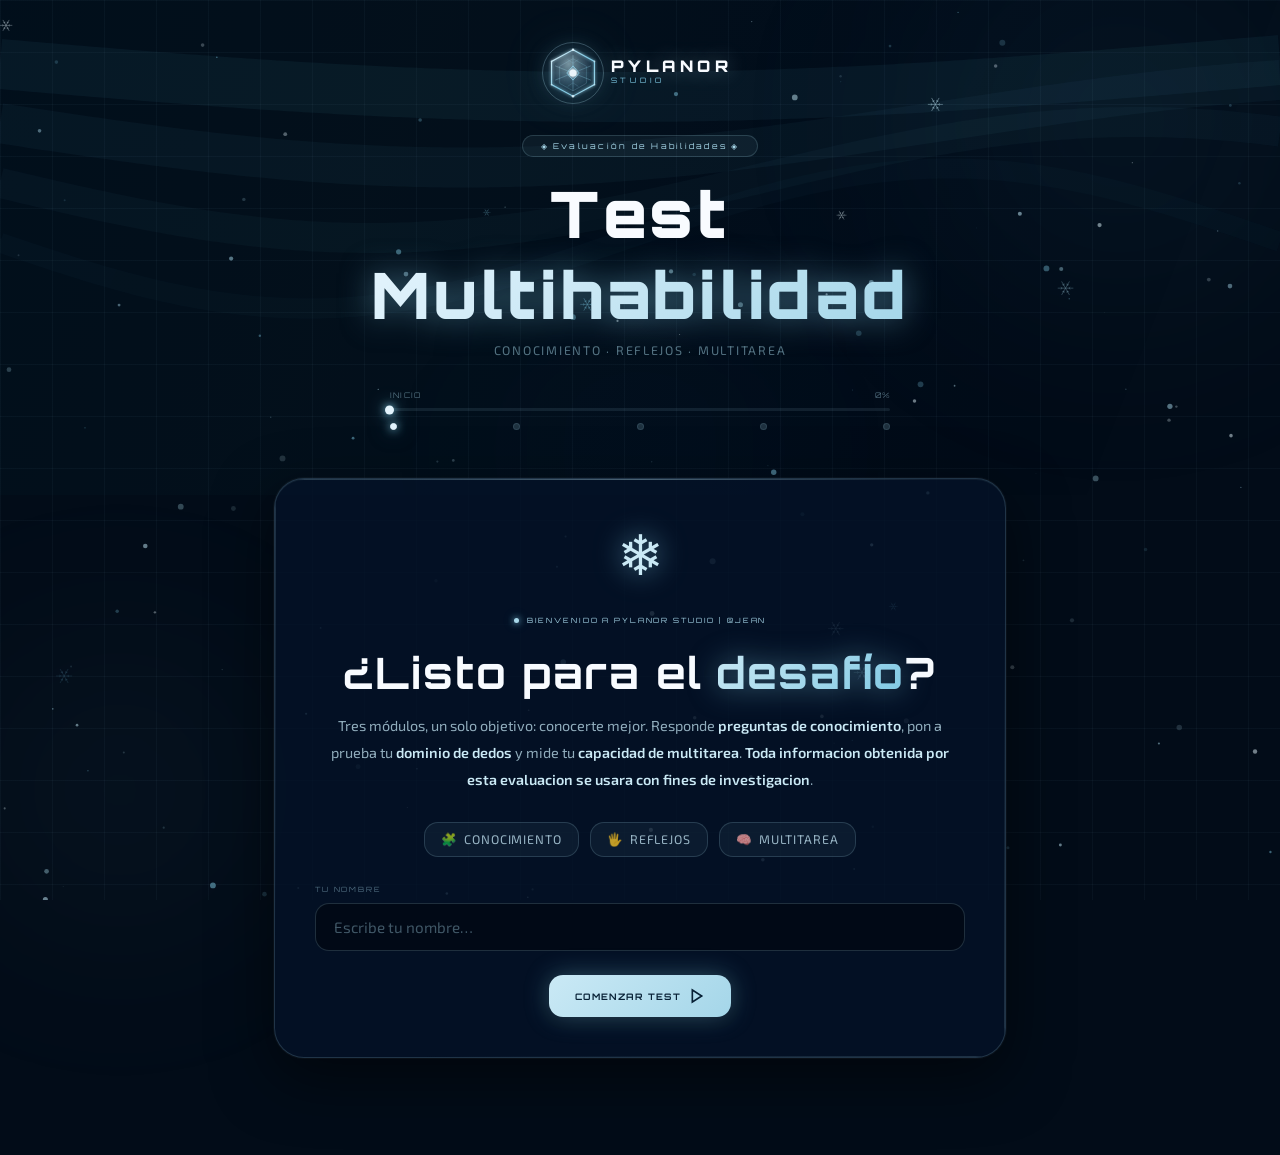
==== index.html @ f4697eca "Add files via upload" ====
<!DOCTYPE html>
<html lang="es">
<head>
  <meta charset="UTF-8" />
  <meta name="viewport" content="width=device-width, initial-scale=1.0" />
  <title>Pylanor Studio — Test de Habilidades</title>
  <link href="https://fonts.googleapis.com/css2?family=Orbitron:wght@400;700;900&family=Exo+2:wght@300;400;500;600&display=swap" rel="stylesheet" />
  <link rel="stylesheet" href="quiz.css" />
</head>
<body>

<!-- fondo animado -->
<canvas id="snowCanvas"></canvas>
<div class="bg-glow bg-glow-1"></div>
<div class="bg-glow bg-glow-2"></div>
<div class="bg-glow bg-glow-3"></div>

<main class="container">

  <!-- ══════ CABECERA ══════ -->
  <header class="header">

    <a href="index.html" class="logo">
      <div class="logo-icon">
        <svg viewBox="0 0 56 56" fill="none" xmlns="http://www.w3.org/2000/svg">
          <defs>
            <linearGradient id="lg" x1="0" y1="0" x2="56" y2="56" gradientUnits="userSpaceOnUse">
              <stop offset="0%" stop-color="#F0FAFF"/>
              <stop offset="50%" stop-color="#7EC8E3"/>
              <stop offset="100%" stop-color="#A8D8EA"/>
            </linearGradient>
            <radialGradient id="rg" cx="40%" cy="30%" r="70%">
              <stop offset="0%" stop-color="rgba(220,248,255,0.28)"/>
              <stop offset="100%" stop-color="rgba(10,40,80,0.04)"/>
            </radialGradient>
            <filter id="gw">
              <feGaussianBlur stdDeviation="1.5" result="b"/>
              <feMerge><feMergeNode in="b"/><feMergeNode in="SourceGraphic"/></feMerge>
            </filter>
          </defs>
          <!-- hexágono exterior -->
          <polygon points="28,2 52,15 52,41 28,54 4,41 4,15"
            fill="url(#rg)" stroke="url(#lg)" stroke-width="1.3" filter="url(#gw)"/>
          <!-- hexágono interior -->
          <polygon points="28,12 43,20.5 43,39.5 28,48 13,39.5 13,20.5"
            fill="none" stroke="url(#lg)" stroke-width="0.6" opacity="0.4"/>
          <!-- ejes del copo -->
          <line x1="28" y1="8"  x2="28" y2="48" stroke="url(#lg)" stroke-width="0.7" opacity="0.5"/>
          <line x1="8"  y1="20" x2="48" y2="36" stroke="url(#lg)" stroke-width="0.7" opacity="0.5"/>
          <line x1="48" y1="20" x2="8"  y2="36" stroke="url(#lg)" stroke-width="0.7" opacity="0.5"/>
          <!-- ramas del copo -->
          <line x1="28" y1="17" x2="22" y2="13" stroke="url(#lg)" stroke-width="0.5" opacity="0.4"/>
          <line x1="28" y1="17" x2="34" y2="13" stroke="url(#lg)" stroke-width="0.5" opacity="0.4"/>
          <line x1="28" y1="39" x2="22" y2="43" stroke="url(#lg)" stroke-width="0.5" opacity="0.4"/>
          <line x1="28" y1="39" x2="34" y2="43" stroke="url(#lg)" stroke-width="0.5" opacity="0.4"/>
          <!-- rombo central -->
          <polygon points="28,20 35,28 28,36 21,28"
            fill="rgba(200,240,255,0.18)" stroke="url(#lg)" stroke-width="0.9"/>
          <!-- núcleo -->
          <circle cx="28" cy="28" r="4" fill="#F0FAFF" opacity="0.96" filter="url(#gw)"/>
          <!-- vértices -->
          <circle cx="28" cy="2"  r="1.4" fill="#E0F4FD" opacity="0.9"/>
          <circle cx="52" cy="15" r="1.0" fill="#CAE9F5" opacity="0.65"/>
          <circle cx="52" cy="41" r="1.0" fill="#CAE9F5" opacity="0.65"/>
          <circle cx="28" cy="54" r="1.4" fill="#E0F4FD" opacity="0.9"/>
          <circle cx="4"  cy="41" r="1.0" fill="#CAE9F5" opacity="0.65"/>
          <circle cx="4"  cy="15" r="1.0" fill="#CAE9F5" opacity="0.65"/>
        </svg>
        <div class="logo-ring"></div>
      </div>
      <div class="logo-text">
        <span class="logo-name">PYLANOR</span>
        <span class="logo-sub">STUDIO</span>
      </div>
    </a>

    <div class="header-title">
      <span class="header-eyebrow">◈ Evaluación de Habilidades ◈</span>
      <h1 class="page-title">Test <span>Multihabilidad</span></h1>
      <p class="page-subtitle">Conocimiento · Reflejos · Multitarea</p>
    </div>

    <!-- barra de progreso -->
    <div class="progress-section">
      <div class="progress-info">
        <span id="stepLabel">Inicio</span>
        <span id="stepPct">0%</span>
      </div>
      <div class="progress-bar-track">
        <div class="progress-bar-fill" id="progressBar"></div>
      </div>
      <div class="progress-dots">
        <div class="pdot active" id="dot0"></div>
        <div class="pdot" id="dot1"></div>
        <div class="pdot" id="dot2"></div>
        <div class="pdot" id="dot3"></div>
        <div class="pdot" id="dot4"></div>
      </div>
    </div>

  </header>

  <!-- ══════ PASO 0 — NOMBRE ══════ -->
  <section class="step active" id="step0">
    <div class="card card-center">
      <div class="card-glow-border"></div>
      <div class="flake-big">❄</div>
      <div class="tag"><span class="tag-dot"></span>BIENVENIDO A PYLANOR STUDIO | @Jean</div>
      <h2 class="card-title">¿Listo para el <em>desafío</em>?</h2>
      <p class="card-desc">
        Tres módulos, un solo objetivo: conocerte mejor. Responde
        <strong>preguntas de conocimiento</strong>, pon a prueba tu
        <strong>dominio de dedos</strong> y mide tu
        <strong>capacidad de multitarea</strong>.
        <strong>Toda informacion obtenida por esta evaluacion se usara con fines de investigacion</strong>.
      </p>
      <div class="pills-row">
        <div class="pill"><span>🧩</span> Conocimiento</div>
        <div class="pill"><span>🖐️</span> Reflejos</div>
        <div class="pill"><span>🧠</span> Multitarea</div>
      </div>
      <div class="field-group">
        <label class="field-label" for="nameInput">TU NOMBRE</label>
        <input type="text" id="nameInput" class="field-input" placeholder="Escribe tu nombre…" autocomplete="off" />
      </div>
      <button class="btn btn-primary" onclick="startQuiz()">
        Comenzar Test
        <svg width="16" height="16" viewBox="0 0 24 24" fill="none" stroke="currentColor" stroke-width="2.5"><polygon points="5 3 19 12 5 21 5 3"/></svg>
      </button>
    </div>
  </section>

  <!-- ══════ PASO 1 — PREGUNTAS ══════ -->
  <section class="step" id="step1">
    <div class="card">
      <div class="card-glow-border"></div>
      <p class="section-intro">Lee cada pregunta con atención y elige la respuesta que consideres correcta.</p>
      <div id="questionsContainer"></div>
      <div class="btn-row">
        <button class="btn btn-primary" id="questionsNextBtn" onclick="goStep(2)" disabled>
          Continuar
          <svg width="15" height="15" viewBox="0 0 24 24" fill="none" stroke="currentColor" stroke-width="2.5"><path d="M5 12h14M12 5l7 7-7 7"/></svg>
        </button>
      </div>
    </div>
  </section>

  <!-- ══════ PASO 2 — DEDOS ══════ -->
  <section class="step" id="step2">
    <div class="card">
      <div class="card-glow-border"></div>
      <div class="tag"><span class="tag-dot"></span>DOMINIO DE DEDOS</div>
      <p class="section-intro">Aparece un dedo objetivo. Pulsa el botón correcto lo más rápido que puedas. Tienes <strong>30 segundos</strong>.</p>

      <div class="timer-stats-row">
        <!-- timer circular -->
        <div class="timer-wrap">
          <svg viewBox="0 0 120 120" xmlns="http://www.w3.org/2000/svg">
            <defs>
              <linearGradient id="tg" x1="0%" y1="0%" x2="100%" y2="100%">
                <stop offset="0%"   stop-color="#E0F4FD"/>
                <stop offset="50%"  stop-color="#7EC8E3"/>
                <stop offset="100%" stop-color="#A8D8EA"/>
              </linearGradient>
            </defs>
            <circle class="timer-track" cx="60" cy="60" r="52"/>
            <circle class="timer-arc" cx="60" cy="60" r="52" id="timerArc"
              stroke-dasharray="326.7" stroke-dashoffset="0"/>
          </svg>
          <div class="timer-center">
            <span class="timer-number" id="timerNumber">30</span>
            <span class="timer-unit">seg</span>
          </div>
        </div>
        <!-- estadísticas -->
        <div class="finger-stats">
          <div class="fstat">
            <div class="fstat-number green" id="fHits">0</div>
            <div class="fstat-label">Aciertos</div>
          </div>
          <div class="fstat-sep"></div>
          <div class="fstat">
            <div class="fstat-number red" id="fMiss">0</div>
            <div class="fstat-label">Fallos</div>
          </div>
          <div class="fstat-sep"></div>
          <div class="fstat">
            <div class="fstat-number" id="fAcc">—</div>
            <div class="fstat-label">Precisión</div>
          </div>
        </div>
      </div>

      <!-- objetivo -->
      <div class="target-zone">
        <div class="target-halo"></div>
        <div class="target-emoji" id="fingerTarget">❄</div>
        <div class="target-name" id="fingerTargetName">PREPARADO…</div>
      </div>

      <!-- botones dedos -->
      <div class="fingers-grid">
        <button class="finger-btn" data-finger="meñique" onclick="fingerClick(this)">
          <span class="finger-emoji">🤙</span>
          <span class="finger-label">Meñique</span>
        </button>
        <button class="finger-btn" data-finger="anular" onclick="fingerClick(this)">
          <span class="finger-emoji">💍</span>
          <span class="finger-label">Anular</span>
        </button>
        <button class="finger-btn" data-finger="medio" onclick="fingerClick(this)">
          <span class="finger-emoji">🖕</span>
          <span class="finger-label">Medio</span>
        </button>
        <button class="finger-btn" data-finger="indice" onclick="fingerClick(this)">
          <span class="finger-emoji">☝️</span>
          <span class="finger-label">Índice</span>
        </button>
        <button class="finger-btn" data-finger="pulgar" onclick="fingerClick(this)">
          <span class="finger-emoji">👍</span>
          <span class="finger-label">Pulgar</span>
        </button>
      </div>

      <div id="fingerDone" class="hidden">
        <p class="done-msg">❄ ¡Tiempo! Módulo completado.</p>
        <div class="btn-row">
          <button class="btn btn-primary" onclick="goStep(3)">
            Siguiente
            <svg width="15" height="15" viewBox="0 0 24 24" fill="none" stroke="currentColor" stroke-width="2.5"><path d="M5 12h14M12 5l7 7-7 7"/></svg>
          </button>
        </div>
      </div>

    </div>
  </section>

  <!-- ══════ PASO 3 — MULTITAREA ══════ -->
  <section class="step" id="step3">
    <div class="card">
      <div class="card-glow-border"></div>
      <div class="tag"><span class="tag-dot"></span>TEST DE MULTITAREA</div>
      <p class="section-intro">Completa el test externo y regresa aquí para ingresar tu puntuación.</p>

      <div class="multi-panel">
        <div class="multi-icon">🧠</div>
        <p class="multi-desc">El test mide tu capacidad de atender múltiples tareas con ratón y teclado al mismo tiempo. Cuando termines, copia el número de puntuación que aparece en pantalla.</p>
        <a class="btn btn-primary" href="https://www.arealme.com/multitasking-test/es/" target="_blank">
          <svg width="15" height="15" viewBox="0 0 24 24" fill="none" stroke="currentColor" stroke-width="2.5"><path d="M18 13v6a2 2 0 01-2 2H5a2 2 0 01-2-2V8a2 2 0 012-2h6"/><polyline points="15 3 21 3 21 9"/><line x1="10" y1="14" x2="21" y2="3"/></svg>
          Abrir Test de Multitarea
        </a>
      </div>

      <div class="score-section">
        <label class="field-label">INGRESA TU PUNTUACIÓN FINAL</label>
        <div class="score-row">
          <input type="number" id="multiScoreInput" class="field-input score-input"
            min="0" max="9999" placeholder="0" oninput="updateLiveScore()" />
          <div class="score-live" id="liveScore">—</div>
        </div>
      </div>

      <div class="btn-row">
        <button class="btn btn-primary" onclick="submitMulti()">
          Ver mis resultados
          <svg width="15" height="15" viewBox="0 0 24 24" fill="none" stroke="currentColor" stroke-width="2.5"><path d="M5 12h14M12 5l7 7-7 7"/></svg>
        </button>
      </div>
    </div>
  </section>

  <!-- ══════ PASO 4 — RESULTADOS ══════ -->
  <section class="step" id="step4">
    <div class="card card-center">
      <div class="card-glow-border"></div>

      <div class="result-flakes">❄ ❅ ❆ ❄ ❅ ❆</div>

      <!-- anillo de resultado -->
      <div class="result-ring">
        <svg viewBox="0 0 200 200" xmlns="http://www.w3.org/2000/svg">
          <defs>
            <linearGradient id="rg2" x1="0%" y1="0%" x2="100%" y2="100%">
              <stop offset="0%"   stop-color="#F0FAFF"/>
              <stop offset="50%"  stop-color="#A8D8EA"/>
              <stop offset="100%" stop-color="#5BB3D0"/>
            </linearGradient>
            <filter id="rgw">
              <feGaussianBlur stdDeviation="3" result="b"/>
              <feMerge><feMergeNode in="b"/><feMergeNode in="SourceGraphic"/></feMerge>
            </filter>
          </defs>
          <!-- pista decorativa punteada -->
          <circle cx="100" cy="100" r="93" fill="none"
            stroke="rgba(168,216,234,0.06)" stroke-width="1" stroke-dasharray="3 8"/>
          <!-- pista base -->
          <circle cx="100" cy="100" r="82" fill="none"
            stroke="rgba(168,216,234,0.1)" stroke-width="8"/>
          <!-- arco de progreso -->
          <circle cx="100" cy="100" r="82" id="resultArc"
            fill="none" stroke="url(#rg2)" stroke-width="8"
            stroke-linecap="round"
            stroke-dasharray="515" stroke-dashoffset="515"
            filter="url(#rgw)"
            transform="rotate(-90 100 100)"/>
        </svg>
        <div class="result-ring-center">
          <div class="result-percentage" id="resultPct">0%</div>
          <div class="result-grade-label" id="resultGrade">—</div>
        </div>
      </div>

      <div class="result-username" id="resultUsername"></div>
      <div class="result-stats" id="resultStats"></div>

      <!-- estado de guardado -->
      <div class="save-status" id="saveStatus">
        <div class="save-spinner"></div>
        <span>Guardando en Google Sheets…</span>
      </div>
      <div class="save-ok hidden" id="saveOk">✅ &nbsp;Resultados guardados.</div>
      <div class="save-err hidden" id="saveErr"></div>

      <div class="btn-row btn-row-center">
        <a href="index.html" class="btn btn-ghost">← Inicio</a>
        <button class="btn btn-primary" onclick="resetAll()">
          <svg width="15" height="15" viewBox="0 0 24 24" fill="none" stroke="currentColor" stroke-width="2.5"><polyline points="1 4 1 10 7 10"/><path d="M3.51 15a9 9 0 1 0 .49-3.5"/></svg>
          Repetir test
        </button>
      </div>
    </div>
  </section>

</main>

<script src="quiz.js"></script>
</body>
</html>
---- quiz.css ----
@import url('https://fonts.googleapis.com/css2?family=Orbitron:wght@400;700;900&family=Exo+2:wght@300;400;500;600&display=swap');

/* ─── VARIABLES ─── */
:root {
  /* nieve / hielo */
  --snow:    #F8FBFF;
  --ice-1:   #E4F4FD;
  --ice-2:   #CAE9F5;
  --ice-3:   #A8D8EA;
  --ice-4:   #7EC8E3;
  --ice-5:   #5BAFD0;

  /* fondos oscuros */
  --dark-0:  #020C18;
  --dark-1:  #041628;
  --dark-2:  #072035;
  --dark-3:  #0B2D4A;

  /* superficie y bordes */
  --surface:      rgba(4, 18, 40, 0.78);
  --border:       rgba(168, 216, 234, 0.18);
  --border-hover: rgba(168, 216, 234, 0.42);

  /* estados */
  --green: #5DDBA6;
  --red:   #F07878;
  --amber: #F5D06A;

  /* tipografías */
  --font-title: 'Orbitron', sans-serif;
  --font-body:  'Exo 2', sans-serif;

  /* radios */
  --radius-sm: 8px;
  --radius-md: 14px;
  --radius-lg: 22px;
  --radius-xl: 30px;
}

/* ─── RESET ─── */
*, *::before, *::after {
  margin: 0; padding: 0; box-sizing: border-box;
}
html { scroll-behavior: smooth; }
body {
  font-family: var(--font-body);
  background: var(--dark-0);
  color: var(--snow);
  min-height: 100vh;
  overflow-x: hidden;
}

/* ─── CANVAS NIEVE ─── */
#snowCanvas {
  position: fixed;
  inset: 0;
  pointer-events: none;
  z-index: 0;
  opacity: 0.8;
}

/* ─── BRILLOS AMBIENTALES ─── */
.bg-glow {
  position: fixed;
  border-radius: 50%;
  pointer-events: none;
  z-index: 0;
  filter: blur(100px);
  animation: glowFloat 18s ease-in-out infinite alternate;
}
.bg-glow-1 {
  width: 560px; height: 560px;
  top: -160px; right: -120px;
  background: radial-gradient(circle, rgba(94,175,208,0.08), transparent 70%);
}
.bg-glow-2 {
  width: 420px; height: 420px;
  bottom: -100px; left: -90px;
  background: radial-gradient(circle, rgba(168,216,234,0.06), transparent 70%);
  animation-delay: -7s; animation-duration: 24s;
}
.bg-glow-3 {
  width: 320px; height: 320px;
  top: 50%; left: 50%;
  transform: translate(-50%, -50%);
  background: radial-gradient(circle, rgba(60,150,200,0.05), transparent 70%);
  animation-delay: -13s; animation-duration: 30s;
}
@keyframes glowFloat {
  from { transform: scale(1) translateY(0); }
  to   { transform: scale(1.2) translateY(-30px); }
}
.bg-glow-3 { animation: glowFloat3 30s ease-in-out infinite alternate; }
@keyframes glowFloat3 {
  from { transform: translate(-50%, -50%) scale(1); }
  to   { transform: translate(-50%, -50%) scale(1.2); }
}

/* ─── GRILLA DE FONDO ─── */
body::before {
  content: '';
  position: fixed; inset: 0;
  background-image:
    linear-gradient(rgba(168,216,234,0.04) 1px, transparent 1px),
    linear-gradient(90deg, rgba(168,216,234,0.04) 1px, transparent 1px);
  background-size: 52px 52px;
  animation: gridMove 40s linear infinite;
  pointer-events: none; z-index: 0;
}
@keyframes gridMove { to { background-position: 52px 52px; } }

/* ─── CURSOR TRAIL ─── */
.trail-dot {
  position: fixed;
  border-radius: 50%;
  pointer-events: none;
  z-index: 9999;
  transform: translate(-50%, -50%);
  background: radial-gradient(circle, rgba(200,240,255,0.85), rgba(126,200,227,0.3));
  box-shadow: 0 0 6px rgba(126,200,227,0.5);
  animation: trailFade 0.45s ease forwards;
}
@keyframes trailFade {
  0%   { opacity: 0.7; transform: translate(-50%,-50%) scale(1); }
  100% { opacity: 0;   transform: translate(-50%,-50%) scale(0.1); }
}

/* ─── CONTENEDOR ─── */
.container {
  position: relative; z-index: 2;
  max-width: 780px;
  margin: 0 auto;
  padding: 3rem 1.5rem 6rem;
}

/* ════════════════════════════════════════════
   HEADER
════════════════════════════════════════════ */
.header {
  text-align: center;
  margin-bottom: 3rem;
  animation: fadeDown 0.8s ease both;
}
@keyframes fadeDown {
  from { opacity: 0; transform: translateY(-22px); }
  to   { opacity: 1; transform: translateY(0); }
}

/* logo */
.logo {
  display: inline-flex; align-items: center; gap: 13px;
  text-decoration: none; margin-bottom: 2.2rem;
}
.logo-icon {
  width: 50px; height: 50px; position: relative; flex-shrink: 0;
}
.logo-icon svg {
  width: 100%; height: 100%;
  filter: drop-shadow(0 0 10px rgba(126,200,227,0.55))
          drop-shadow(0 0 24px rgba(126,200,227,0.2));
  animation: logoHover 5s ease-in-out infinite;
}
@keyframes logoHover {
  0%,100% { transform: translateY(0);    filter: drop-shadow(0 0 9px rgba(126,200,227,.5)); }
  50%     { transform: translateY(-4px); filter: drop-shadow(0 0 20px rgba(200,240,255,.85)); }
}
.logo-ring {
  position: absolute; inset: -6px; border-radius: 50%;
  border: 1px solid rgba(168,216,234,0.28);
  animation: spin 12s linear infinite;
}
@keyframes spin { to { transform: rotate(360deg); } }
.logo-text {
  display: flex; flex-direction: column; align-items: flex-start;
}
.logo-name {
  font-family: var(--font-title);
  font-weight: 900; font-size: 1rem;
  letter-spacing: 0.28em; color: var(--snow); line-height: 1;
  text-shadow: 0 0 20px rgba(200,240,255,0.4);
}
.logo-sub {
  font-family: var(--font-title);
  font-weight: 400; font-size: 0.46rem;
  letter-spacing: 0.5em; color: var(--ice-4); line-height: 2;
}

/* título */
.header-eyebrow {
  display: inline-block;
  font-family: var(--font-title); font-size: 0.5rem;
  letter-spacing: 0.28em; color: var(--ice-3);
  padding: 5px 18px; border: 1px solid var(--border);
  border-radius: 20px; background: rgba(168,216,234,0.06);
  margin-bottom: 1rem;
  animation: eyebrowPulse 4s ease-in-out infinite;
}
@keyframes eyebrowPulse {
  0%,100% { box-shadow: none; }
  50%     { box-shadow: 0 0 14px rgba(168,216,234,0.14); }
}
.page-title {
  font-family: var(--font-title);
  font-weight: 900;
  font-size: clamp(2rem, 6vw, 4rem);
  color: var(--snow); letter-spacing: 0.06em; margin-bottom: 0.5rem;
}
.page-title span {
  color: transparent;
  background: linear-gradient(135deg, var(--ice-1), var(--ice-3), var(--ice-4));
  background-size: 200% auto;
  -webkit-background-clip: text; background-clip: text;
  animation: titleShimmer 4s ease-in-out infinite alternate;
  filter: drop-shadow(0 0 16px rgba(126,200,227,0.5));
}
@keyframes titleShimmer {
  0%   { background-position: 0%;   filter: drop-shadow(0 0 12px rgba(126,200,227,.4)); }
  100% { background-position: 100%; filter: drop-shadow(0 0 28px rgba(200,240,255,.8)); }
}
.page-subtitle {
  color: rgba(168,216,234,0.5); font-size: 0.78rem;
  letter-spacing: 0.14em; text-transform: uppercase; margin-bottom: 2rem;
}

/* barra de progreso */
.progress-section { max-width: 500px; margin: 0 auto; }
.progress-info {
  display: flex; justify-content: space-between;
  font-family: var(--font-title); font-size: 0.48rem;
  letter-spacing: 0.16em; color: rgba(168,216,234,0.48);
  text-transform: uppercase; margin-bottom: 8px;
}
.progress-bar-track {
  height: 3px; background: rgba(168,216,234,0.1);
  border-radius: 3px; position: relative; overflow: visible;
}
.progress-bar-fill {
  height: 100%; width: 0%;
  background: linear-gradient(90deg, var(--ice-3), var(--ice-4), var(--ice-2));
  border-radius: 3px;
  box-shadow: 0 0 10px var(--ice-4), 0 0 20px rgba(126,200,227,0.3);
  transition: width 0.6s cubic-bezier(0.25, 0.8, 0.25, 1);
  position: relative;
}
.progress-bar-fill::after {
  content: '';
  position: absolute; right: -4px; top: 50%; transform: translateY(-50%);
  width: 9px; height: 9px; border-radius: 50%;
  background: var(--ice-1);
  box-shadow: 0 0 8px var(--ice-4), 0 0 18px rgba(126,200,227,0.7);
}
.progress-dots {
  display: flex; justify-content: space-between;
  margin-top: 12px;
}
.pdot {
  width: 7px; height: 7px; border-radius: 50%;
  background: rgba(168,216,234,0.18);
  border: 1px solid rgba(168,216,234,0.12);
  transition: all 0.4s;
}
.pdot.done {
  background: var(--ice-3); border-color: var(--ice-3);
  box-shadow: 0 0 6px var(--ice-4);
}
.pdot.active {
  background: var(--ice-1); border-color: var(--ice-1);
  box-shadow: 0 0 10px var(--ice-4), 0 0 22px rgba(126,200,227,0.5);
  animation: dotPulse 1.5s ease-in-out infinite;
}
@keyframes dotPulse {
  0%,100% { box-shadow: 0 0 8px var(--ice-4); }
  50%     { box-shadow: 0 0 16px var(--ice-4), 0 0 30px rgba(126,200,227,0.55); transform: scale(1.3); }
}

/* ════════════════════════════════════════════
   PASOS
════════════════════════════════════════════ */
.step { display: none; }
.step.active {
  display: block;
  animation: stepAppear 0.5s cubic-bezier(0.25, 0.8, 0.25, 1) both;
}
@keyframes stepAppear {
  from { opacity: 0; transform: translateY(20px) scale(0.97); filter: blur(4px); }
  to   { opacity: 1; transform: translateY(0)    scale(1);    filter: blur(0); }
}

/* ════════════════════════════════════════════
   CARD
════════════════════════════════════════════ */
.card {
  position: relative;
  background: var(--surface);
  border: 1px solid var(--border);
  border-radius: var(--radius-xl);
  padding: 2.5rem;
  backdrop-filter: blur(24px);
  -webkit-backdrop-filter: blur(24px);
  overflow: hidden;
  box-shadow:
    0 0 0 1px rgba(255,255,255,0.03),
    0 20px 60px rgba(0,0,0,0.5),
    inset 0 1px 0 rgba(200,240,255,0.06);
}
.card-center { text-align: center; }

/* borde animado del card */
.card-glow-border {
  position: absolute; inset: 0;
  border-radius: var(--radius-xl);
  pointer-events: none;
  background:
    linear-gradient(90deg, transparent, rgba(168,216,234,0.2) 30%, transparent 60%) top / 300% 1px no-repeat,
    linear-gradient(90deg, transparent 40%, rgba(168,216,234,0.2) 70%, transparent) bottom / 300% 1px no-repeat,
    linear-gradient(180deg, transparent, rgba(168,216,234,0.2) 30%, transparent 60%) left / 1px 300% no-repeat,
    linear-gradient(180deg, transparent 40%, rgba(168,216,234,0.2) 70%, transparent) right / 1px 300% no-repeat;
  animation: borderFlow 6s linear infinite;
}
@keyframes borderFlow {
  0%   { background-position: -200% 0, 300% 100%, 0 -200%, 100% 300%; }
  100% { background-position: 300% 0, -200% 100%, 0 300%, 100% -200%; }
}
/* reflejo superior */
.card::before {
  content: '';
  position: absolute; top: 0; left: 10%; right: 10%; height: 1px;
  background: linear-gradient(90deg, transparent, rgba(200,240,255,0.28) 50%, transparent);
}

/* ─── TAG ─── */
.tag {
  display: inline-flex; align-items: center; gap: 8px;
  font-family: var(--font-title); font-size: 0.45rem;
  letter-spacing: 0.26em; color: var(--ice-3);
  text-transform: uppercase; margin-bottom: 1.4rem;
}
.tag-dot {
  width: 5px; height: 5px; border-radius: 50%;
  background: var(--ice-3);
  box-shadow: 0 0 6px var(--ice-4), 0 0 12px rgba(126,200,227,0.4);
  animation: tagBlink 2s ease-in-out infinite;
}
@keyframes tagBlink {
  0%,100% { opacity: 1; transform: scale(1); }
  50%     { opacity: 0.4; transform: scale(0.6); }
}

/* ─── FLAKE BIG ─── */
.flake-big {
  font-size: 3.5rem; display: block; margin-bottom: 1.2rem;
  color: var(--ice-2);
  filter: drop-shadow(0 0 14px rgba(126,200,227,0.65));
  animation: flakeSpin 20s linear infinite, flakeGlow 3s ease-in-out infinite alternate;
}
@keyframes flakeSpin { to { transform: rotate(360deg); } }
@keyframes flakeGlow {
  from { filter: drop-shadow(0 0 10px rgba(126,200,227,0.5)); }
  to   { filter: drop-shadow(0 0 22px rgba(200,240,255,0.95)); }
}

/* ─── TÍTULOS Y TEXTO DE CARD ─── */
.card-title {
  font-family: var(--font-title);
  font-weight: 700;
  font-size: clamp(1.8rem, 4vw, 2.7rem);
  color: var(--snow); line-height: 1.15;
  letter-spacing: 0.04em; margin-bottom: 1rem;
}
.card-title em {
  font-style: normal;
  color: transparent;
  background: linear-gradient(135deg, var(--ice-2), var(--ice-4));
  -webkit-background-clip: text; background-clip: text;
  filter: drop-shadow(0 0 14px rgba(126,200,227,0.5));
}
.card-desc {
  color: rgba(200,234,248,0.72); font-size: 0.9rem;
  line-height: 1.85; margin-bottom: 1.8rem;
}
.card-desc strong { color: var(--ice-2); font-weight: 600; }

.section-intro {
  color: rgba(200,234,248,0.68); font-size: 0.88rem;
  line-height: 1.75; margin-bottom: 2rem;
}
.section-intro strong { color: var(--ice-2); }

/* ─── PILLS ─── */
.pills-row {
  display: flex; justify-content: center; gap: 0.7rem;
  flex-wrap: wrap; margin-bottom: 1.8rem;
}
.pill {
  display: flex; align-items: center; gap: 6px;
  padding: 0.55rem 1rem; border-radius: var(--radius-md);
  border: 1px solid var(--border);
  background: rgba(168,216,234,0.055);
  font-size: 0.78rem; color: rgba(200,234,248,0.75);
  letter-spacing: 0.07em; text-transform: uppercase;
  transition: all 0.3s;
}
.pill:hover { border-color: var(--border-hover); background: rgba(168,216,234,0.1); }

/* ════════════════════════════════════════════
   CAMPOS DE FORMULARIO
════════════════════════════════════════════ */
.field-group { margin-bottom: 1.5rem; text-align: left; }
.field-label {
  display: block;
  font-family: var(--font-title); font-size: 0.45rem;
  letter-spacing: 0.26em; text-transform: uppercase;
  color: rgba(168,216,234,0.48); margin-bottom: 9px;
}
.field-input {
  width: 100%; padding: 14px 18px;
  background: rgba(2,10,22,0.88);
  border: 1px solid var(--border);
  border-radius: var(--radius-md);
  color: var(--snow); font-family: var(--font-body); font-size: 0.95rem;
  outline: none;
  transition: border-color 0.3s, box-shadow 0.3s;
}
.field-input::placeholder { color: rgba(168,216,234,0.38); }
.field-input:focus {
  border-color: var(--ice-3);
  box-shadow: 0 0 0 3px rgba(168,216,234,0.12), 0 0 20px rgba(126,200,227,0.1);
}

/* ════════════════════════════════════════════
   PREGUNTAS
════════════════════════════════════════════ */
.q-block { animation: qSlideIn 0.4s ease both; }
@keyframes qSlideIn {
  from { opacity: 0; transform: translateX(-12px); }
  to   { opacity: 1; transform: translateX(0); }
}
.q-separator {
  height: 1px; margin: 2rem 0;
  background: linear-gradient(90deg, transparent, rgba(168,216,234,0.18) 30%, rgba(168,216,234,0.18) 70%, transparent);
}
.q-number {
  font-family: var(--font-title); font-size: 0.44rem;
  letter-spacing: 0.2em; color: rgba(168,216,234,0.45);
  text-transform: uppercase; margin-bottom: 6px;
}
.q-number span { color: rgba(126,200,227,0.28); }
.q-text {
  font-size: 0.97rem; color: var(--snow);
  line-height: 1.72; margin-bottom: 1rem;
  font-weight: 500; white-space: pre-wrap;
}

.options-list { display: flex; flex-direction: column; gap: 0.55rem; }

.option {
  display: flex; align-items: flex-start; gap: 12px;
  padding: 13px 16px;
  background: rgba(3,12,26,0.65);
  border: 1px solid var(--border);
  border-radius: var(--radius-md);
  cursor: pointer;
  transition: border-color 0.2s, background 0.2s, transform 0.18s, box-shadow 0.2s;
  user-select: none; position: relative; overflow: hidden;
}
.option::before {
  content: '';
  position: absolute; inset: 0;
  background: linear-gradient(135deg, rgba(168,216,234,0.07), transparent 60%);
  opacity: 0; transition: opacity 0.2s; border-radius: var(--radius-md);
}
.option:hover { border-color: var(--border-hover); transform: translateX(4px); }
.option:hover::before { opacity: 1; }

.option.selected {
  border-color: var(--ice-3);
  background: rgba(168,216,234,0.1);
  box-shadow: 0 0 0 1px rgba(168,216,234,0.18);
}
.option.correct {
  border-color: var(--green);
  background: rgba(93,219,166,0.1);
  box-shadow: 0 0 0 1px rgba(93,219,166,0.25), 0 0 18px rgba(93,219,166,0.2);
  animation: correctPop 0.4s ease;
}
.option.wrong {
  border-color: var(--red);
  background: rgba(240,120,120,0.08);
}
@keyframes correctPop {
  0%   { box-shadow: 0 0 0 rgba(93,219,166,0); }
  50%  { box-shadow: 0 0 28px rgba(93,219,166,0.5); }
  100% { box-shadow: 0 0 0 1px rgba(93,219,166,0.25), 0 0 18px rgba(93,219,166,0.2); }
}

.option-key {
  width: 28px; height: 28px; border-radius: 7px; flex-shrink: 0;
  display: flex; align-items: center; justify-content: center;
  font-family: var(--font-title); font-size: 0.56rem; font-weight: 700;
  color: var(--ice-2);
  border: 1px solid var(--border);
  background: rgba(168,216,234,0.07);
  transition: all 0.2s; margin-top: 1px;
}
.option:hover .option-key { transform: scale(1.1); background: rgba(168,216,234,0.14); }
.option.selected .option-key { background: var(--ice-3); color: var(--dark-2); border-color: var(--ice-3); }
.option.correct  .option-key { background: var(--green); color: #fff; border-color: var(--green); }
.option.wrong    .option-key { background: var(--red);   color: #fff; border-color: var(--red); }

.option-text {
  font-size: 0.87rem; color: rgba(220,244,255,0.85);
  line-height: 1.5; padding-top: 2px;
}

.feedback-msg {
  margin-top: 0.7rem; padding: 10px 14px;
  border-radius: var(--radius-sm);
  font-size: 0.8rem; line-height: 1.65;
  display: none;
}
.feedback-msg.show { display: block; animation: fbAppear 0.3s ease; }
@keyframes fbAppear { from { opacity:0; transform:translateY(-6px); } to { opacity:1; transform:translateY(0); } }
.feedback-msg.ok  { background: rgba(93,219,166,0.09); border: 1px solid rgba(93,219,166,0.25); color: #80EEC0; }
.feedback-msg.err { background: rgba(240,120,120,0.08); border: 1px solid rgba(240,120,120,0.22); color: #F5ABAB; }

/* ════════════════════════════════════════════
   MÓDULO DEDOS
════════════════════════════════════════════ */
.timer-stats-row {
  display: flex; align-items: center; gap: 2rem;
  margin-bottom: 2rem; flex-wrap: wrap;
}

/* timer */
.timer-wrap { width: 110px; height: 110px; position: relative; flex-shrink: 0; }
.timer-wrap svg { width: 100%; height: 100%; transform: rotate(-90deg); }
.timer-track { fill: none; stroke: rgba(168,216,234,0.08); stroke-width: 6; }
.timer-arc {
  fill: none; stroke: url(#tg); stroke-width: 6;
  stroke-linecap: round;
  filter: drop-shadow(0 0 5px rgba(126,200,227,0.5));
  transition: stroke-dashoffset 0.15s linear;
}
.timer-center {
  position: absolute; inset: 0;
  display: flex; flex-direction: column; align-items: center; justify-content: center;
}
.timer-number {
  font-family: var(--font-title); font-weight: 700; font-size: 1.65rem;
  color: var(--snow); line-height: 1;
  text-shadow: 0 0 16px rgba(126,200,227,0.6);
}
.timer-unit {
  font-family: var(--font-title); font-size: 0.36rem;
  letter-spacing: 0.18em; color: rgba(168,216,234,0.45);
}

/* stats dedos */
.finger-stats {
  display: flex; align-items: center; gap: 1.4rem; flex: 1;
}
.fstat { text-align: center; }
.fstat-number {
  font-family: var(--font-title); font-size: 1.8rem; font-weight: 700; line-height: 1;
  color: var(--ice-2); text-shadow: 0 0 12px rgba(126,200,227,0.35);
  transition: color 0.3s;
}
.fstat-number.green { color: var(--green); text-shadow: 0 0 12px rgba(93,219,166,0.4); }
.fstat-number.red   { color: var(--red);   text-shadow: 0 0 12px rgba(240,120,120,0.4); }
.fstat-label {
  font-family: var(--font-title); font-size: 0.38rem;
  letter-spacing: 0.16em; color: rgba(168,216,234,0.45);
  text-transform: uppercase; margin-top: 4px;
}
.fstat-sep { width: 1px; height: 42px; background: var(--border); }

/* zona target */
.target-zone { position: relative; text-align: center; margin-bottom: 1.5rem; }
.target-halo {
  position: absolute; inset: -22px;
  background: radial-gradient(circle, rgba(126,200,227,0.12) 0%, transparent 70%);
  animation: haloBreath 2s ease-in-out infinite;
}
@keyframes haloBreath {
  0%,100% { opacity: 0.5; transform: scale(0.88); }
  50%     { opacity: 1;   transform: scale(1.12); }
}
.target-emoji {
  font-size: 4rem; display: inline-block;
  filter: drop-shadow(0 0 16px rgba(126,200,227,0.45));
  animation: targetPop 0.3s cubic-bezier(0.25, 0.8, 0.25, 1);
}
@keyframes targetPop {
  0%  { transform: scale(0.5); opacity: 0; }
  75% { transform: scale(1.1); }
  100%{ transform: scale(1);   opacity: 1; }
}
.target-name {
  font-family: var(--font-title); font-size: 0.46rem;
  letter-spacing: 0.26em; text-transform: uppercase;
  color: rgba(168,216,234,0.45); margin-top: 8px;
}

/* botones dedos */
.fingers-grid {
  display: grid; grid-template-columns: repeat(5, 1fr);
  gap: 0.7rem; margin-bottom: 1.5rem;
}
.finger-btn {
  display: flex; flex-direction: column; align-items: center; gap: 7px;
  padding: 0.9rem 0.3rem;
  background: rgba(3,12,26,0.7);
  border: 1px solid var(--border); border-radius: var(--radius-md);
  cursor: pointer; transition: all 0.2s; position: relative; overflow: hidden;
}
.finger-btn::before {
  content: '';
  position: absolute; inset: 0;
  background: linear-gradient(135deg, rgba(200,240,255,0.07), transparent);
  opacity: 0; transition: opacity 0.2s; border-radius: var(--radius-md);
}
.finger-btn:hover { border-color: var(--border-hover); transform: translateY(-4px); box-shadow: 0 8px 20px rgba(0,0,0,0.3); }
.finger-btn:hover::before { opacity: 1; }
.finger-btn:disabled { opacity: 0.3; cursor: not-allowed; transform: none; }
.finger-emoji { font-size: 1.55rem; transition: transform 0.2s; }
.finger-btn:hover .finger-emoji { transform: scale(1.15); }
.finger-label {
  font-family: var(--font-title); font-size: 0.36rem;
  letter-spacing: 0.12em; text-transform: uppercase;
  color: rgba(168,216,234,0.48);
}
.finger-btn.hit {
  border-color: var(--green); background: rgba(93,219,166,0.15);
  box-shadow: 0 0 20px rgba(93,219,166,0.3);
  animation: btnBounce 0.25s ease;
}
.finger-btn.miss {
  border-color: var(--red); background: rgba(240,120,120,0.1);
  animation: btnShake 0.3s ease;
}
@keyframes btnBounce { 0%{transform:scale(1);}50%{transform:scale(1.12);}100%{transform:scale(1);} }
@keyframes btnShake  { 0%,100%{transform:translateX(0);}25%{transform:translateX(-5px);}75%{transform:translateX(5px);} }

.done-msg {
  text-align: center; padding: 0.8rem;
  font-family: var(--font-title); font-size: 0.5rem;
  letter-spacing: 0.18em; text-transform: uppercase; color: var(--green);
  margin-bottom: 0.5rem;
}

/* ════════════════════════════════════════════
   MÓDULO MULTITAREA
════════════════════════════════════════════ */
.multi-panel {
  text-align: center; padding: 1.8rem;
  background: rgba(2,10,22,0.5);
  border: 1px solid var(--border); border-radius: var(--radius-lg);
  margin-bottom: 2rem;
  display: flex; flex-direction: column; align-items: center; gap: 1rem;
}
.multi-icon { font-size: 3rem; }
.multi-desc { color: rgba(200,234,248,0.68); font-size: 0.87rem; line-height: 1.8; max-width: 380px; }

.score-section { margin-bottom: 0.5rem; }
.score-row { display: flex; align-items: center; gap: 1.5rem; margin-top: 0.6rem; flex-wrap: wrap; }
.score-input {
  max-width: 150px; text-align: center;
  font-family: var(--font-title) !important; font-size: 1.2rem !important;
  font-weight: 700 !important; color: var(--ice-2) !important;
}
.score-live {
  font-family: var(--font-title); font-size: 3rem; font-weight: 900; line-height: 1;
  color: transparent;
  background: linear-gradient(135deg, var(--ice-1), var(--ice-3), var(--ice-4));
  -webkit-background-clip: text; background-clip: text;
  filter: drop-shadow(0 0 12px rgba(126,200,227,0.4));
  min-width: 90px; transition: all 0.3s;
}

/* ════════════════════════════════════════════
   RESULTADOS
════════════════════════════════════════════ */
.result-flakes {
  font-size: 1rem; color: var(--ice-2);
  letter-spacing: 1rem; margin-bottom: 1.5rem; opacity: 0.4;
  animation: flakesDrift 8s ease-in-out infinite alternate;
}
@keyframes flakesDrift {
  from { letter-spacing: 1rem; opacity: 0.25; }
  to   { letter-spacing: 2.2rem; opacity: 0.55; }
}

.result-ring {
  width: 190px; height: 190px; position: relative; margin: 0 auto 1.8rem;
}
.result-ring svg { width: 100%; height: 100%; }
.result-ring-center {
  position: absolute; inset: 0;
  display: flex; flex-direction: column; align-items: center; justify-content: center; gap: 6px;
}
.result-percentage {
  font-family: var(--font-title); font-size: 2.2rem; font-weight: 900;
  color: var(--snow); text-shadow: 0 0 20px rgba(200,240,255,0.5);
  transition: all 1.5s;
}
.result-grade-label {
  font-family: var(--font-title); font-size: 0.42rem;
  letter-spacing: 0.18em; text-transform: uppercase;
  padding: 4px 11px; border-radius: 20px;
  border: 1px solid var(--border); background: rgba(168,216,234,0.07);
  color: var(--ice-3); transition: all 0.5s;
}

.result-username {
  font-family: var(--font-title); font-size: 0.82rem;
  letter-spacing: 0.22em; text-transform: uppercase;
  color: var(--ice-3); margin-bottom: 1.5rem;
  text-shadow: 0 0 10px rgba(168,216,234,0.3);
}

.result-stats {
  display: grid; grid-template-columns: repeat(3, 1fr);
  gap: 0.85rem; margin-bottom: 2rem;
}
.stat-card {
  padding: 1.1rem 0.8rem; border-radius: var(--radius-md);
  background: rgba(3,12,26,0.7); border: 1px solid var(--border);
  text-align: center; transition: border-color 0.3s;
}
.stat-card:hover { border-color: var(--border-hover); }
.stat-value {
  font-family: var(--font-title); font-size: 1.2rem; font-weight: 700; line-height: 1;
  color: var(--ice-2); text-shadow: 0 0 10px rgba(126,200,227,0.35);
}
.stat-label {
  font-family: var(--font-title); font-size: 0.36rem;
  letter-spacing: 0.16em; text-transform: uppercase;
  color: rgba(168,216,234,0.45); margin-top: 5px;
}

/* guardado */
.save-status {
  display: flex; align-items: center; justify-content: center; gap: 0.8rem;
  padding: 1.2rem; color: rgba(168,216,234,0.5); font-size: 0.82rem;
}
.save-spinner {
  width: 26px; height: 26px; border-radius: 50%;
  border: 2px solid var(--border); border-top-color: var(--ice-3);
  animation: spinRing 0.7s linear infinite;
}
@keyframes spinRing { to { transform: rotate(360deg); } }
.save-ok {
  text-align: center; padding: 12px 16px; border-radius: var(--radius-sm);
  background: rgba(93,219,166,0.09); border: 1px solid rgba(93,219,166,0.24);
  color: #80EEC0; font-size: 0.82rem; margin-bottom: 1rem;
}
.save-err {
  text-align: center; padding: 12px 16px; border-radius: var(--radius-sm);
  background: rgba(240,120,120,0.08); border: 1px solid rgba(240,120,120,0.2);
  color: #F5ABAB; font-size: 0.8rem; line-height: 1.65; margin-bottom: 1rem;
}
.hidden { display: none !important; }

/* ════════════════════════════════════════════
   BOTONES
════════════════════════════════════════════ */
.btn {
  display: inline-flex; align-items: center; gap: 8px;
  padding: 13px 26px; border: none; border-radius: var(--radius-md);
  font-family: var(--font-title); font-size: 0.56rem; font-weight: 700;
  letter-spacing: 0.16em; text-transform: uppercase;
  cursor: pointer; text-decoration: none;
  transition: all 0.3s; position: relative; overflow: hidden;
}
.btn-primary {
  background: linear-gradient(135deg, var(--ice-2) 0%, var(--ice-3) 50%, var(--ice-4) 100%);
  background-size: 200% auto;
  color: var(--dark-2);
  box-shadow: 0 0 24px rgba(126,200,227,0.35), 0 4px 16px rgba(0,0,0,0.3);
  animation: btnGradient 5s ease-in-out infinite alternate;
}
@keyframes btnGradient {
  from { background-position: 0%; }
  to   { background-position: 100%; }
}
.btn-primary::before {
  content: '';
  position: absolute; top: 0; left: -80%; width: 55%; height: 100%;
  background: linear-gradient(90deg, transparent, rgba(255,255,255,0.38), transparent);
  transform: skewX(-18deg);
  animation: btnShine 3.5s ease-in-out infinite;
}
@keyframes btnShine { 0%{left:-80%;}55%,100%{left:140%;} }
.btn-primary:hover {
  box-shadow: 0 0 40px rgba(126,200,227,0.6), 0 6px 24px rgba(0,0,0,0.4);
  transform: translateY(-2px) scale(1.02);
}
.btn-primary:active { transform: scale(0.97); }
.btn-primary:disabled {
  opacity: 0.35; cursor: not-allowed;
  transform: none; animation: none; box-shadow: none;
}
.btn-ghost {
  background: transparent; color: var(--ice-3);
  border: 1px solid var(--border);
}
.btn-ghost:hover {
  background: rgba(168,216,234,0.07);
  border-color: var(--border-hover);
  box-shadow: 0 0 16px rgba(126,200,227,0.12);
}
.btn-row { display: flex; gap: 0.8rem; margin-top: 2rem; flex-wrap: wrap; }
.btn-row-center { justify-content: center; }

/* ─── CONFETTI ─── */
.confetti {
  position: fixed; pointer-events: none; z-index: 9999;
  animation: confettiFall 2.2s ease forwards;
}
@keyframes confettiFall {
  0%   { opacity: 1; transform: translateY(0) rotate(0deg) scale(1); }
  100% { opacity: 0; transform: translateY(260px) rotate(520deg) scale(0.2); }
}

/* ─── SCROLLBAR ─── */
::-webkit-scrollbar { width: 5px; }
::-webkit-scrollbar-track { background: var(--dark-1); }
::-webkit-scrollbar-thumb { background: rgba(168,216,234,0.22); border-radius: 3px; }
::-webkit-scrollbar-thumb:hover { background: rgba(168,216,234,0.4); }

/* ─── RESPONSIVE ─── */
@media (max-width: 560px) {
  .container { padding: 2rem 1rem 4rem; }
  .card { padding: 1.8rem 1.2rem; }
  .fingers-grid { gap: 0.4rem; }
  .finger-btn { padding: 0.7rem 0.25rem; }
  .finger-emoji { font-size: 1.3rem; }
  .result-stats { grid-template-columns: repeat(2, 1fr); }
  .timer-stats-row { flex-direction: column; align-items: flex-start; gap: 1rem; }
  .score-row { flex-direction: column; align-items: flex-start; }
}
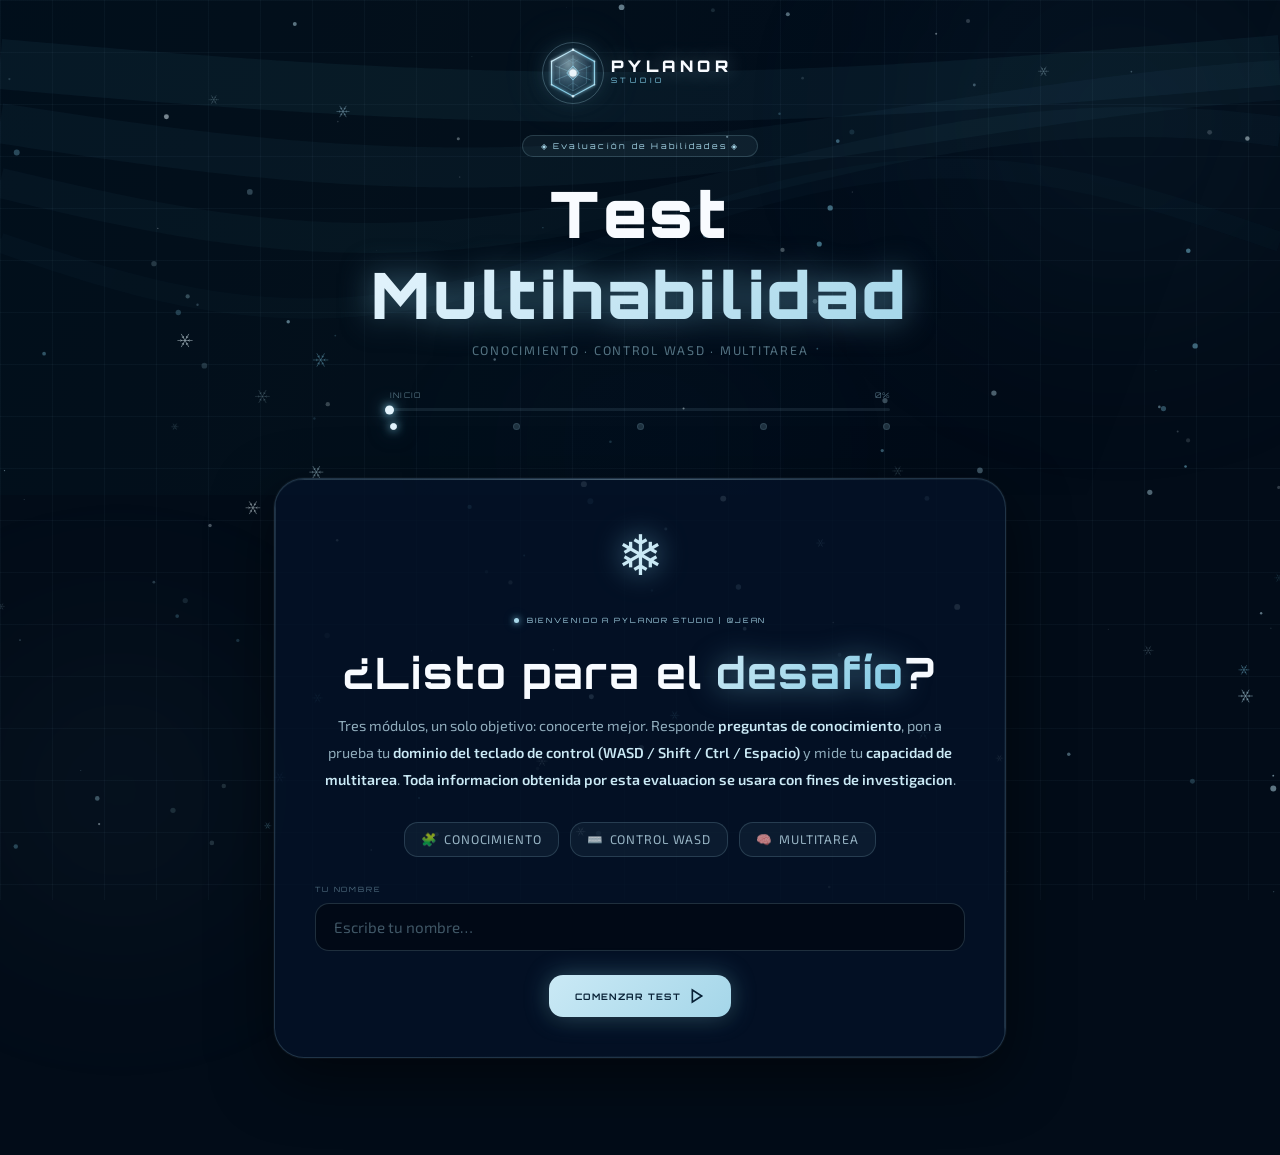
==== commit 3adc9ad2: "Rename index-1.html to index.html" ====
--- a/index.html
+++ b/index.html
@@ -77,7 +77,7 @@
     <div class="header-title">
       <span class="header-eyebrow">◈ Evaluación de Habilidades ◈</span>
       <h1 class="page-title">Test <span>Multihabilidad</span></h1>
-      <p class="page-subtitle">Conocimiento · Reflejos · Multitarea</p>
+      <p class="page-subtitle">Conocimiento · Control WASD · Multitarea</p>
     </div>
 
     <!-- barra de progreso -->
@@ -110,13 +110,13 @@
       <p class="card-desc">
         Tres módulos, un solo objetivo: conocerte mejor. Responde
         <strong>preguntas de conocimiento</strong>, pon a prueba tu
-        <strong>dominio de dedos</strong> y mide tu
+        <strong>dominio del teclado de control (WASD / Shift / Ctrl / Espacio)</strong> y mide tu
         <strong>capacidad de multitarea</strong>.
         <strong>Toda informacion obtenida por esta evaluacion se usara con fines de investigacion</strong>.
       </p>
       <div class="pills-row">
         <div class="pill"><span>🧩</span> Conocimiento</div>
-        <div class="pill"><span>🖐️</span> Reflejos</div>
+        <div class="pill"><span>⌨️</span> Control WASD</div>
         <div class="pill"><span>🧠</span> Multitarea</div>
       </div>
       <div class="field-group">
@@ -145,12 +145,16 @@
     </div>
   </section>
 
-  <!-- ══════ PASO 2 — DEDOS ══════ -->
+  <!-- ══════ PASO 2 — CONTROL WASD ══════ -->
   <section class="step" id="step2">
     <div class="card">
       <div class="card-glow-border"></div>
-      <div class="tag"><span class="tag-dot"></span>DOMINIO DE DEDOS</div>
-      <p class="section-intro">Aparece un dedo objetivo. Pulsa el botón correcto lo más rápido que puedas. Tienes <strong>30 segundos</strong>.</p>
+      <div class="tag"><span class="tag-dot"></span>CONTROL DE VEHÍCULOS · DRONES · ROBOTS</div>
+      <p class="section-intro">
+        Aparece una tecla objetivo. Presiónala <strong>en tu teclado</strong> (o toca el botón si estás en móvil)
+        lo más rápido posible. Simula el esquema de control <strong>W A S D + Shift + Ctrl + Espacio</strong>
+        usado para mover vehículos, drones y robots. Tienes <strong>30 segundos</strong>.
+      </p>
 
       <div class="timer-stats-row">
         <!-- timer circular -->
@@ -173,19 +177,19 @@
           </div>
         </div>
         <!-- estadísticas -->
-        <div class="finger-stats">
+        <div class="ctrl-stats">
           <div class="fstat">
-            <div class="fstat-number green" id="fHits">0</div>
+            <div class="fstat-number green" id="kHits">0</div>
             <div class="fstat-label">Aciertos</div>
           </div>
           <div class="fstat-sep"></div>
           <div class="fstat">
-            <div class="fstat-number red" id="fMiss">0</div>
+            <div class="fstat-number red" id="kMiss">0</div>
             <div class="fstat-label">Fallos</div>
           </div>
           <div class="fstat-sep"></div>
           <div class="fstat">
-            <div class="fstat-number" id="fAcc">—</div>
+            <div class="fstat-number" id="kAcc">—</div>
             <div class="fstat-label">Precisión</div>
           </div>
         </div>
@@ -194,35 +198,43 @@
       <!-- objetivo -->
       <div class="target-zone">
         <div class="target-halo"></div>
-        <div class="target-emoji" id="fingerTarget">❄</div>
-        <div class="target-name" id="fingerTargetName">PREPARADO…</div>
-      </div>
-
-      <!-- botones dedos -->
-      <div class="fingers-grid">
-        <button class="finger-btn" data-finger="meñique" onclick="fingerClick(this)">
-          <span class="finger-emoji">🤙</span>
-          <span class="finger-label">Meñique</span>
-        </button>
-        <button class="finger-btn" data-finger="anular" onclick="fingerClick(this)">
-          <span class="finger-emoji">💍</span>
-          <span class="finger-label">Anular</span>
-        </button>
-        <button class="finger-btn" data-finger="medio" onclick="fingerClick(this)">
-          <span class="finger-emoji">🖕</span>
-          <span class="finger-label">Medio</span>
-        </button>
-        <button class="finger-btn" data-finger="indice" onclick="fingerClick(this)">
-          <span class="finger-emoji">☝️</span>
-          <span class="finger-label">Índice</span>
-        </button>
-        <button class="finger-btn" data-finger="pulgar" onclick="fingerClick(this)">
-          <span class="finger-emoji">👍</span>
-          <span class="finger-label">Pulgar</span>
-        </button>
-      </div>
-
-      <div id="fingerDone" class="hidden">
+        <div class="target-emoji key-target-cap" id="keyTarget">❄</div>
+        <div class="target-name" id="keyTargetName">PREPARADO…</div>
+      </div>
+
+      <!-- botones teclado WASD -->
+      <div class="keys-grid" id="keysGrid">
+        <button class="key-btn key-w" data-key="w" onclick="keyBtnClick(this)">
+          <span class="key-cap">W</span>
+          <span class="key-label">Avanzar</span>
+        </button>
+        <button class="key-btn key-a" data-key="a" onclick="keyBtnClick(this)">
+          <span class="key-cap">A</span>
+          <span class="key-label">Izquierda</span>
+        </button>
+        <button class="key-btn key-s" data-key="s" onclick="keyBtnClick(this)">
+          <span class="key-cap">S</span>
+          <span class="key-label">Retroceder</span>
+        </button>
+        <button class="key-btn key-d" data-key="d" onclick="keyBtnClick(this)">
+          <span class="key-cap">D</span>
+          <span class="key-label">Derecha</span>
+        </button>
+        <button class="key-btn key-shift" data-key="shift" onclick="keyBtnClick(this)">
+          <span class="key-cap">⇧ SHIFT</span>
+          <span class="key-label">Turbo</span>
+        </button>
+        <button class="key-btn key-space" data-key="space" onclick="keyBtnClick(this)">
+          <span class="key-cap">␣ ESPACIO</span>
+          <span class="key-label">Despegar / Saltar</span>
+        </button>
+        <button class="key-btn key-ctrl" data-key="ctrl" onclick="keyBtnClick(this)">
+          <span class="key-cap">⌃ CTRL</span>
+          <span class="key-label">Descender</span>
+        </button>
+      </div>
+
+      <div id="keyDone" class="hidden">
         <p class="done-msg">❄ ¡Tiempo! Módulo completado.</p>
         <div class="btn-row">
           <button class="btn btn-primary" onclick="goStep(3)">
--- a/quiz.css
+++ b/quiz.css
@@ -558,7 +558,7 @@
 }
 
 /* stats dedos */
-.finger-stats {
+.ctrl-stats {
   display: flex; align-items: center; gap: 1.4rem; flex: 1;
 }
 .fstat { text-align: center; }
@@ -603,45 +603,91 @@
   color: rgba(168,216,234,0.45); margin-top: 8px;
 }
 
-/* botones dedos */
-.fingers-grid {
-  display: grid; grid-template-columns: repeat(5, 1fr);
-  gap: 0.7rem; margin-bottom: 1.5rem;
-}
-.finger-btn {
-  display: flex; flex-direction: column; align-items: center; gap: 7px;
-  padding: 0.9rem 0.3rem;
+/* ── keycap objetivo (target-zone) ── */
+.key-target-cap {
+  font-family: var(--font-title); font-weight: 700;
+  font-size: 2.6rem; letter-spacing: 0.05em;
+  display: inline-flex; align-items: center; justify-content: center;
+  min-width: 5.2rem; padding: 0.5rem 1rem;
+  background: linear-gradient(180deg, rgba(20,40,70,0.9), rgba(4,14,30,0.9));
+  border: 1px solid var(--border-hover);
+  border-bottom: 4px solid rgba(126,200,227,0.55);
+  border-radius: 14px;
+  color: var(--ice-2);
+  text-shadow: 0 0 16px rgba(126,200,227,0.5);
+  box-shadow: 0 8px 22px rgba(0,0,0,0.35), inset 0 1px 0 rgba(255,255,255,0.06);
+}
+
+/* ── botones de teclado WASD / Shift / Ctrl / Espacio ── */
+.keys-grid {
+  display: grid;
+  grid-template-columns: repeat(3, 1fr);
+  grid-template-areas:
+    ".    w      ."
+    "a    s      d"
+    "shift space ctrl";
+  gap: 0.6rem;
+  max-width: 340px;
+  margin: 0 auto 1.5rem;
+}
+.key-w     { grid-area: w; }
+.key-a     { grid-area: a; }
+.key-s     { grid-area: s; }
+.key-d     { grid-area: d; }
+.key-shift { grid-area: shift; }
+.key-space { grid-area: space; }
+.key-ctrl  { grid-area: ctrl; }
+
+.key-btn {
+  display: flex; flex-direction: column; align-items: center; justify-content: center; gap: 5px;
+  padding: 0.85rem 0.3rem;
   background: rgba(3,12,26,0.7);
-  border: 1px solid var(--border); border-radius: var(--radius-md);
-  cursor: pointer; transition: all 0.2s; position: relative; overflow: hidden;
-}
-.finger-btn::before {
+  border: 1px solid var(--border);
+  border-bottom: 3px solid var(--border-hover);
+  border-radius: var(--radius-md);
+  cursor: pointer; transition: all 0.12s; position: relative; overflow: hidden;
+}
+.key-btn::before {
   content: '';
   position: absolute; inset: 0;
   background: linear-gradient(135deg, rgba(200,240,255,0.07), transparent);
   opacity: 0; transition: opacity 0.2s; border-radius: var(--radius-md);
 }
-.finger-btn:hover { border-color: var(--border-hover); transform: translateY(-4px); box-shadow: 0 8px 20px rgba(0,0,0,0.3); }
-.finger-btn:hover::before { opacity: 1; }
-.finger-btn:disabled { opacity: 0.3; cursor: not-allowed; transform: none; }
-.finger-emoji { font-size: 1.55rem; transition: transform 0.2s; }
-.finger-btn:hover .finger-emoji { transform: scale(1.15); }
-.finger-label {
-  font-family: var(--font-title); font-size: 0.36rem;
-  letter-spacing: 0.12em; text-transform: uppercase;
+.key-btn:hover { border-color: var(--border-hover); transform: translateY(-3px); box-shadow: 0 8px 20px rgba(0,0,0,0.3); }
+.key-btn:hover::before { opacity: 1; }
+.key-btn:disabled { opacity: 0.3; cursor: not-allowed; transform: none; }
+.key-btn:active, .key-btn.pressed {
+  transform: translateY(2px); border-bottom-width: 1px;
+}
+.key-cap {
+  font-family: var(--font-title); font-weight: 700; font-size: 1.15rem;
+  letter-spacing: 0.06em; color: var(--ice-2);
+  transition: transform 0.15s;
+}
+.key-btn:hover .key-cap { transform: scale(1.1); }
+.key-label {
+  font-family: var(--font-title); font-size: 0.34rem;
+  letter-spacing: 0.1em; text-transform: uppercase;
   color: rgba(168,216,234,0.48);
 }
-.finger-btn.hit {
+.key-btn.hit {
   border-color: var(--green); background: rgba(93,219,166,0.15);
   box-shadow: 0 0 20px rgba(93,219,166,0.3);
   animation: btnBounce 0.25s ease;
 }
-.finger-btn.miss {
+.key-btn.miss {
   border-color: var(--red); background: rgba(240,120,120,0.1);
   animation: btnShake 0.3s ease;
 }
 @keyframes btnBounce { 0%{transform:scale(1);}50%{transform:scale(1.12);}100%{transform:scale(1);} }
 @keyframes btnShake  { 0%,100%{transform:translateX(0);}25%{transform:translateX(-5px);}75%{transform:translateX(5px);} }
+
+@media (max-width: 480px) {
+  .keys-grid { gap: 0.4rem; max-width: 100%; }
+  .key-btn { padding: 0.65rem 0.2rem; }
+  .key-cap { font-size: 0.95rem; }
+  .key-target-cap { font-size: 2rem; min-width: 4rem; }
+}
 
 .done-msg {
   text-align: center; padding: 0.8rem;
@@ -834,9 +880,6 @@
 @media (max-width: 560px) {
   .container { padding: 2rem 1rem 4rem; }
   .card { padding: 1.8rem 1.2rem; }
-  .fingers-grid { gap: 0.4rem; }
-  .finger-btn { padding: 0.7rem 0.25rem; }
-  .finger-emoji { font-size: 1.3rem; }
   .result-stats { grid-template-columns: repeat(2, 1fr); }
   .timer-stats-row { flex-direction: column; align-items: flex-start; gap: 1rem; }
   .score-row { flex-direction: column; align-items: flex-start; }
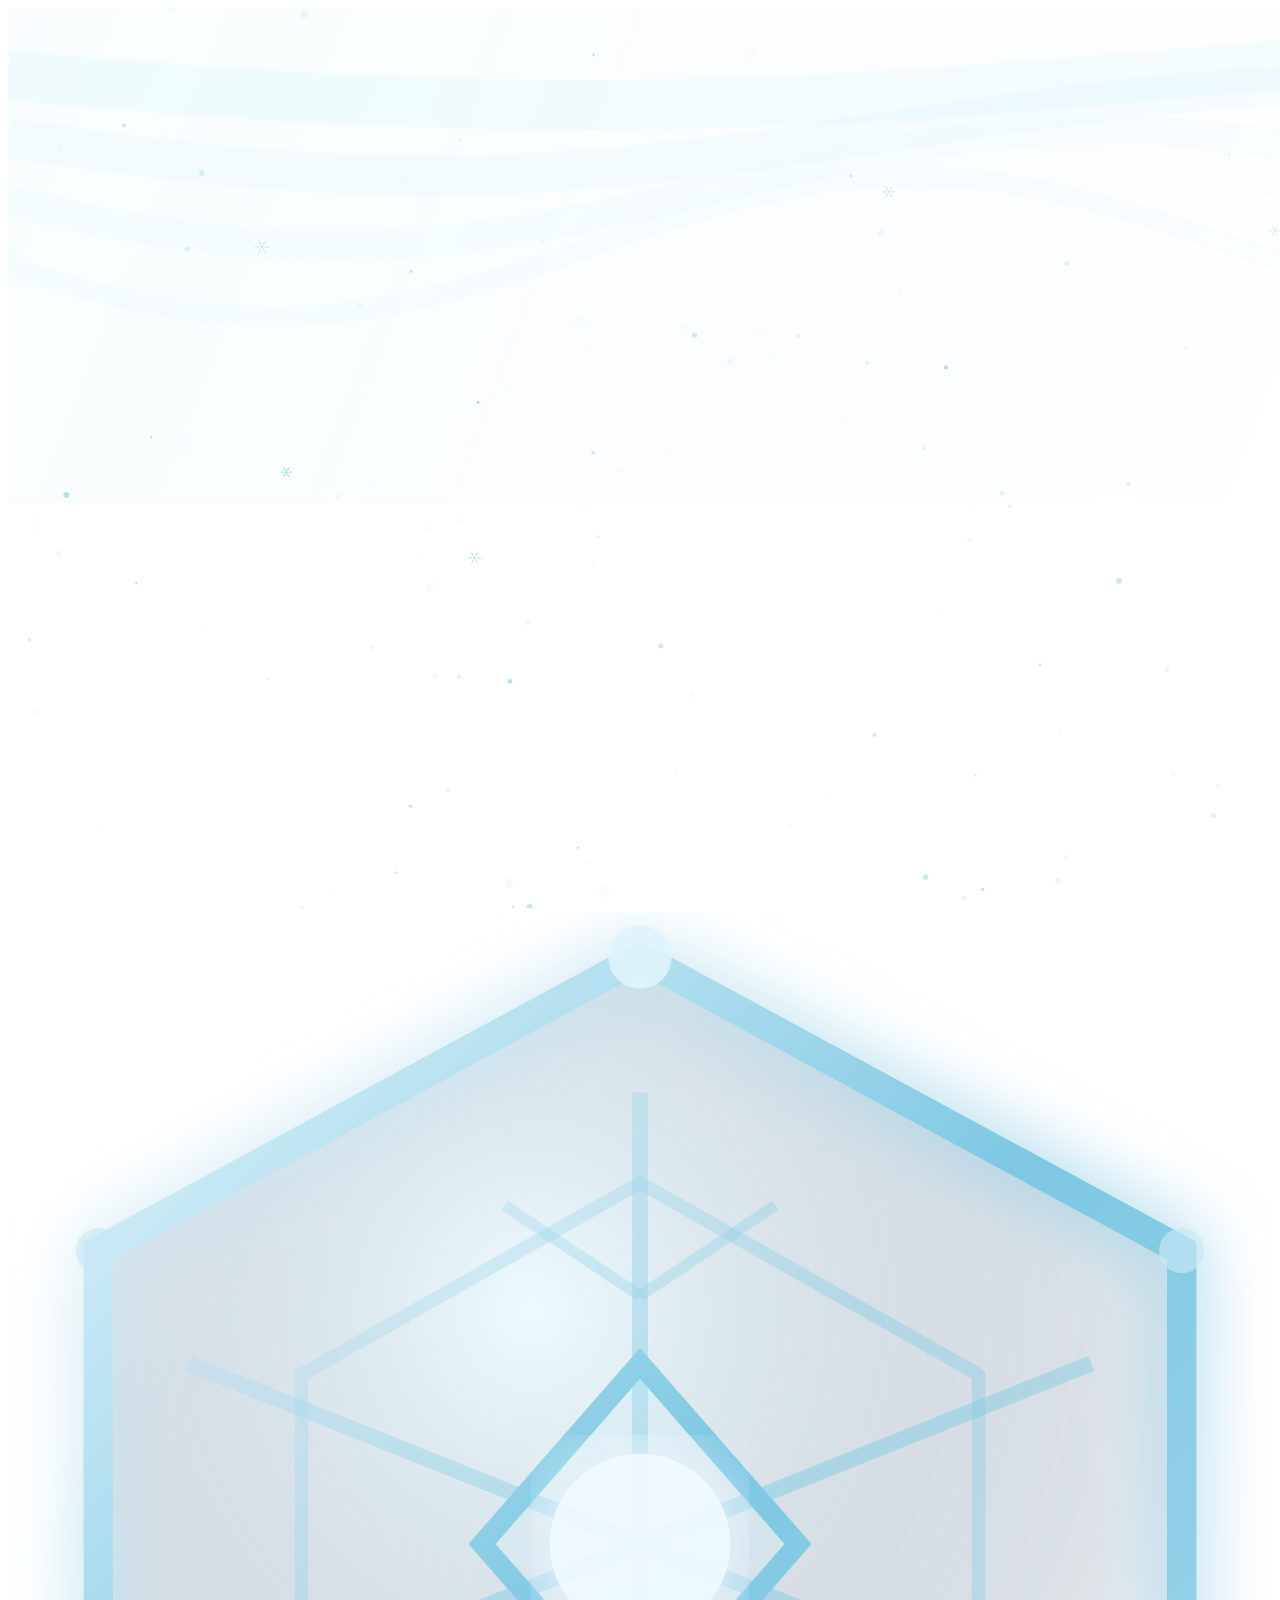
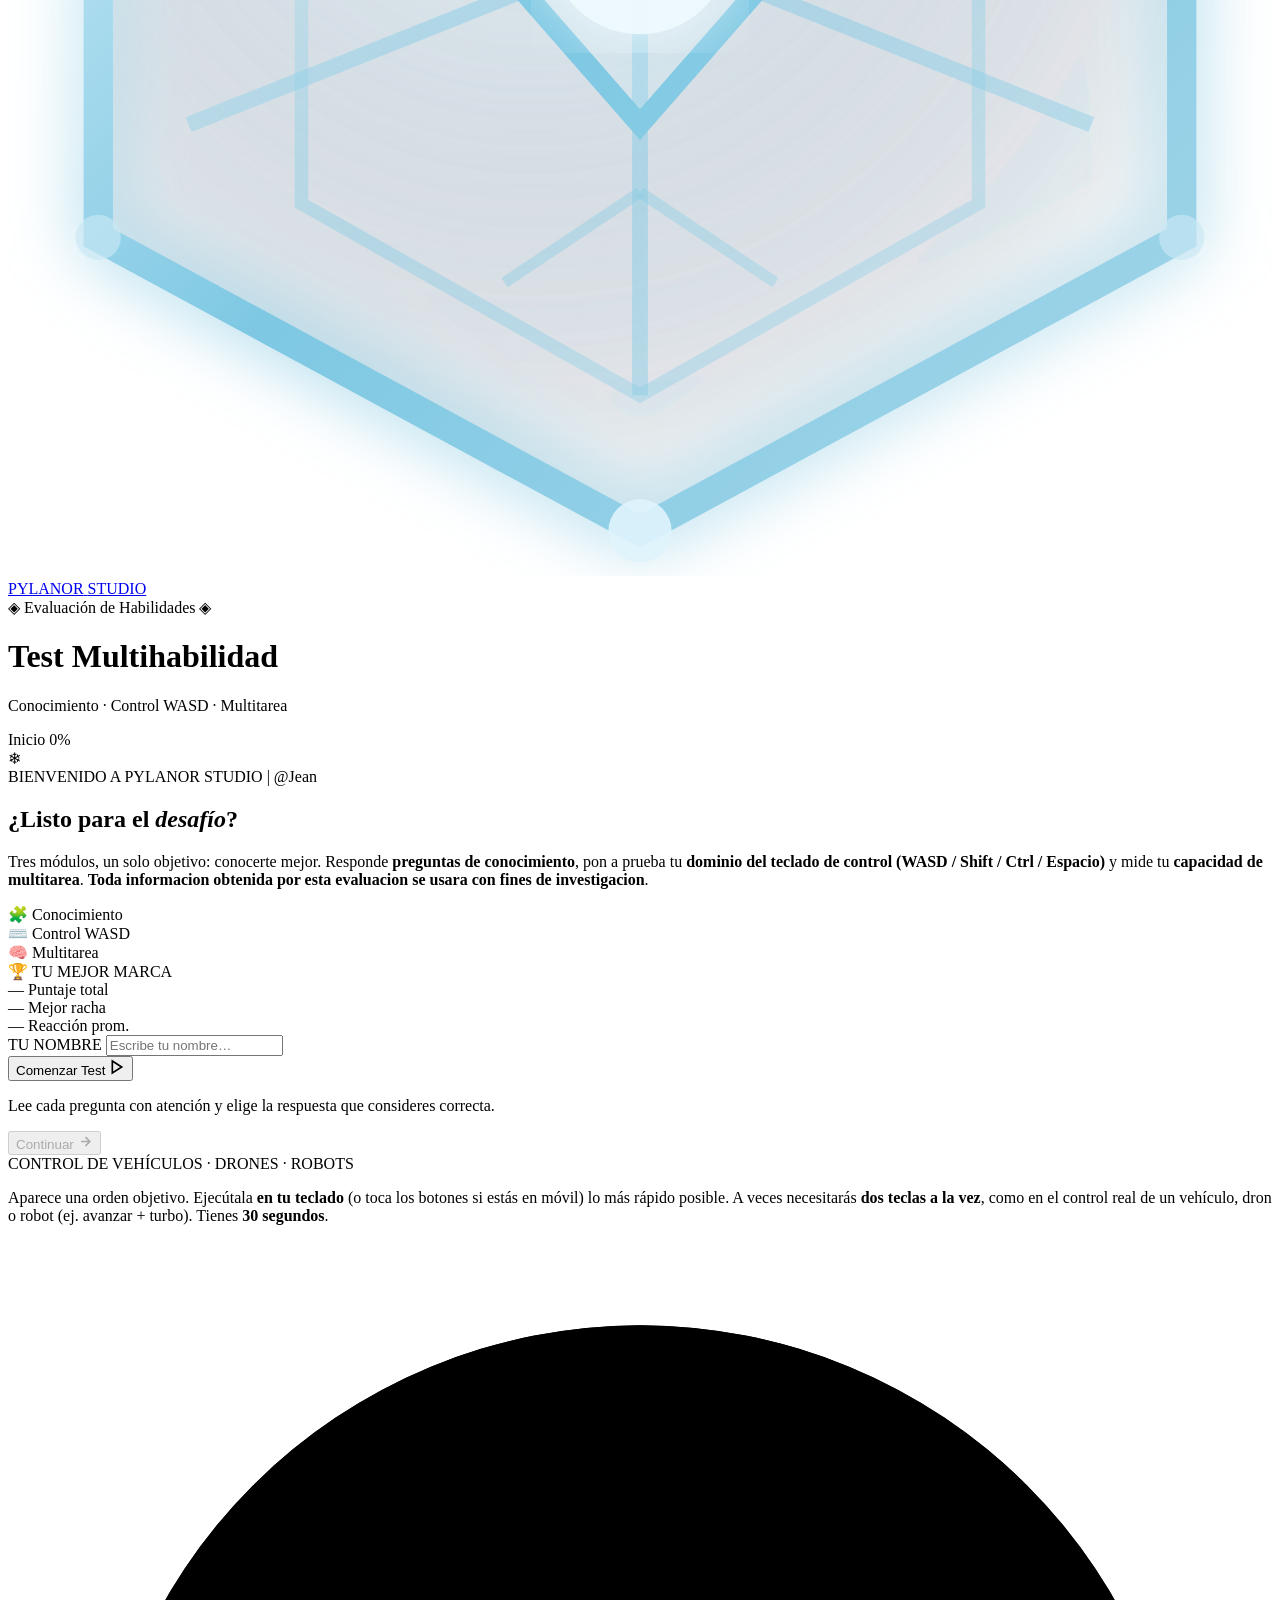
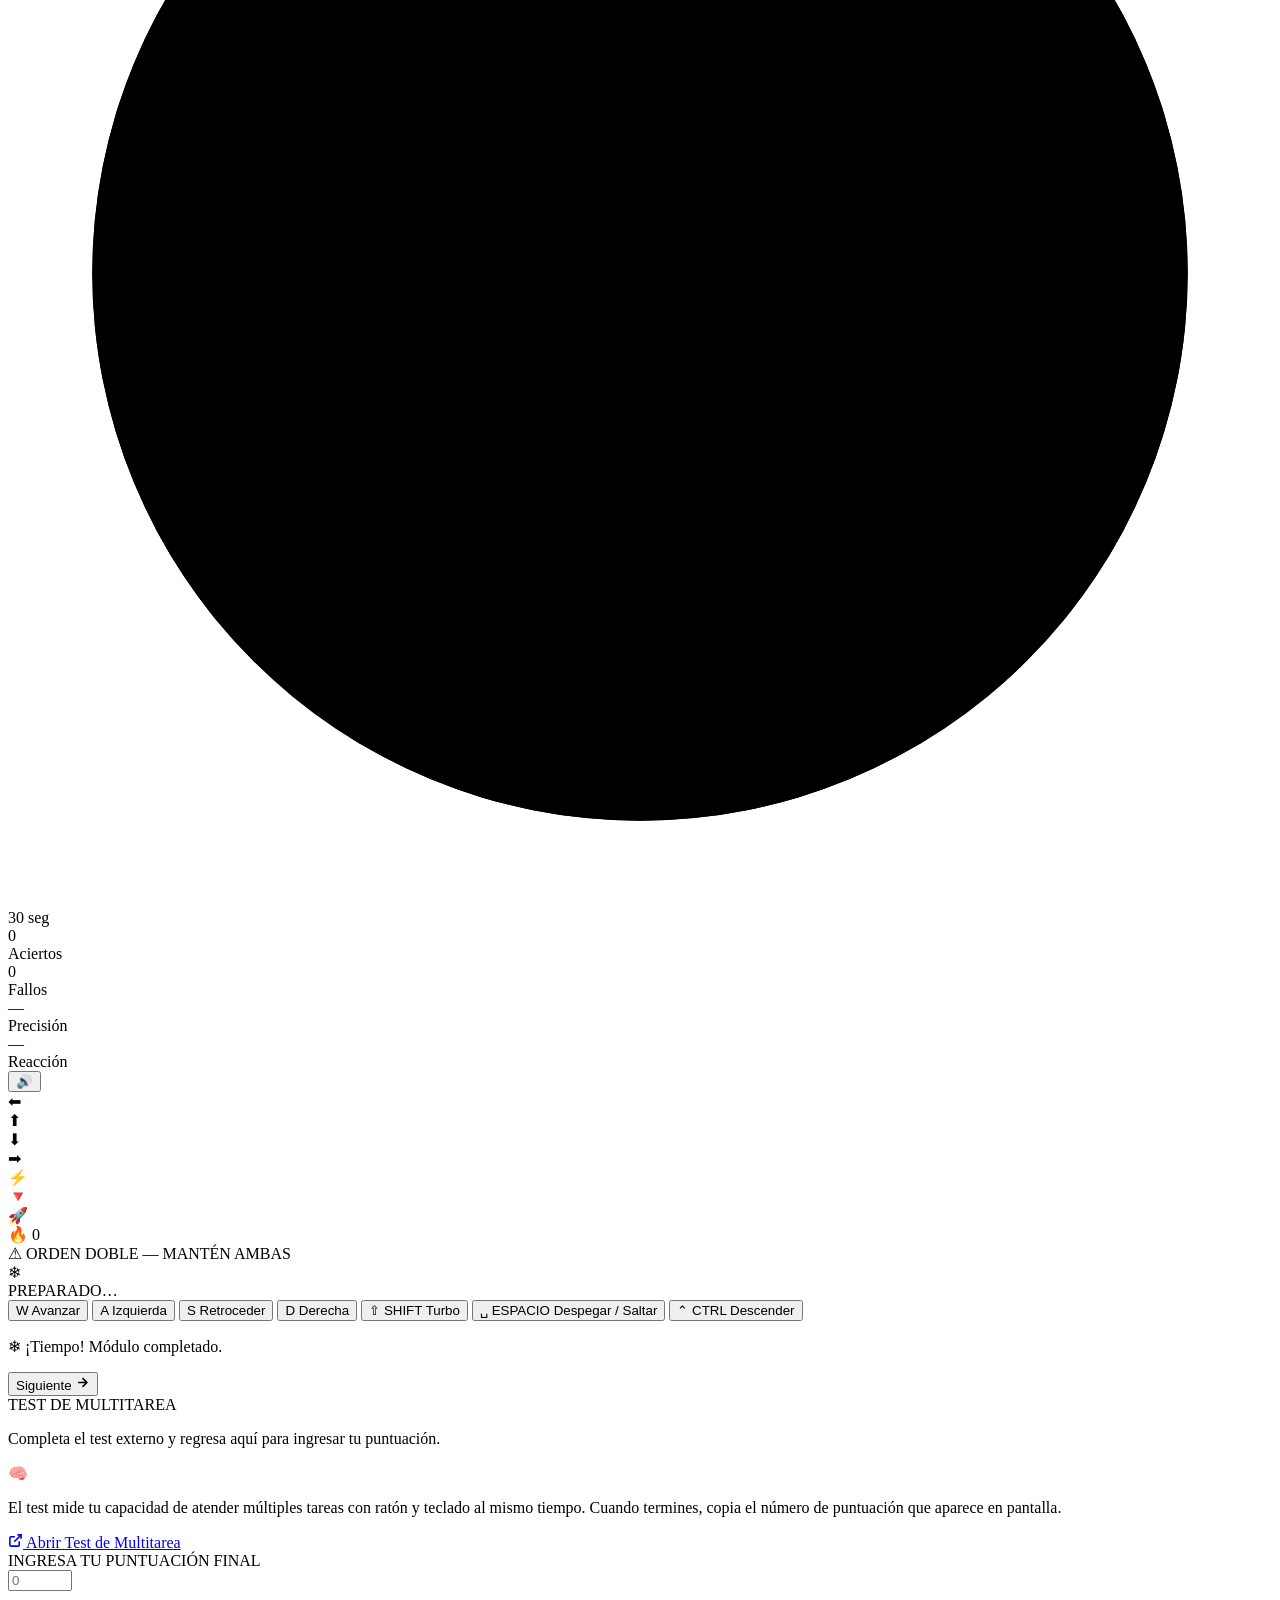
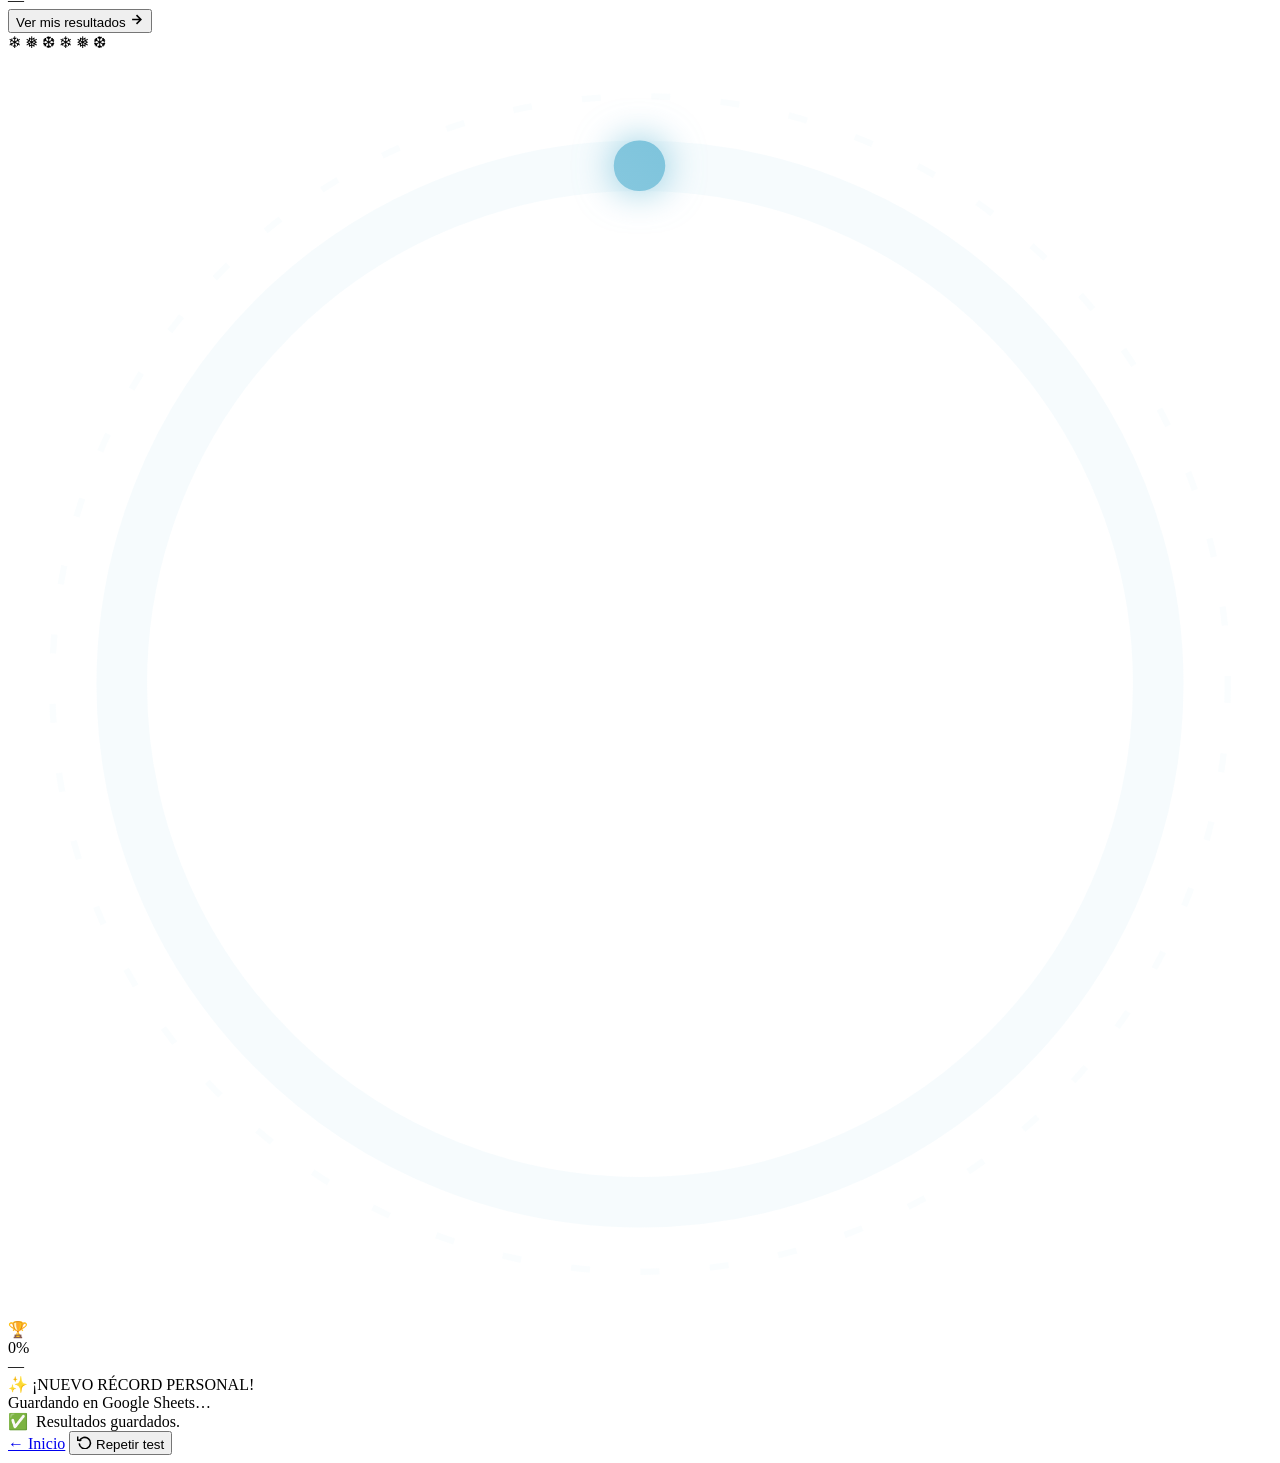
==== commit 2db2c22c: "Rename index-4.html to index.html" ====
--- a/index.html
+++ b/index.html
@@ -119,6 +119,25 @@
         <div class="pill"><span>⌨️</span> Control WASD</div>
         <div class="pill"><span>🧠</span> Multitarea</div>
       </div>
+
+      <div class="best-score-panel hidden" id="bestScorePanel">
+        <div class="best-score-title">🏆 TU MEJOR MARCA</div>
+        <div class="best-score-row">
+          <div class="best-score-item">
+            <span class="best-score-value" id="bestTotal">—</span>
+            <span class="best-score-label">Puntaje total</span>
+          </div>
+          <div class="best-score-item">
+            <span class="best-score-value" id="bestStreak">—</span>
+            <span class="best-score-label">Mejor racha</span>
+          </div>
+          <div class="best-score-item">
+            <span class="best-score-value" id="bestReact">—</span>
+            <span class="best-score-label">Reacción prom.</span>
+          </div>
+        </div>
+      </div>
+
       <div class="field-group">
         <label class="field-label" for="nameInput">TU NOMBRE</label>
         <input type="text" id="nameInput" class="field-input" placeholder="Escribe tu nombre…" autocomplete="off" />
@@ -151,9 +170,9 @@
       <div class="card-glow-border"></div>
       <div class="tag"><span class="tag-dot"></span>CONTROL DE VEHÍCULOS · DRONES · ROBOTS</div>
       <p class="section-intro">
-        Aparece una tecla objetivo. Presiónala <strong>en tu teclado</strong> (o toca el botón si estás en móvil)
-        lo más rápido posible. Simula el esquema de control <strong>W A S D + Shift + Ctrl + Espacio</strong>
-        usado para mover vehículos, drones y robots. Tienes <strong>30 segundos</strong>.
+        Aparece una orden objetivo. Ejecútala <strong>en tu teclado</strong> (o toca los botones si estás en móvil)
+        lo más rápido posible. A veces necesitarás <strong>dos teclas a la vez</strong>, como en el control real
+        de un vehículo, dron o robot (ej. avanzar + turbo). Tienes <strong>30 segundos</strong>.
       </p>
 
       <div class="timer-stats-row">
@@ -192,13 +211,36 @@
             <div class="fstat-number" id="kAcc">—</div>
             <div class="fstat-label">Precisión</div>
           </div>
-        </div>
+          <div class="fstat-sep"></div>
+          <div class="fstat">
+            <div class="fstat-number" id="kReact">—</div>
+            <div class="fstat-label">Reacción</div>
+          </div>
+        </div>
+        <!-- botón de sonido -->
+        <button class="sound-toggle" id="soundToggle" onclick="toggleSound()" title="Activar/silenciar sonido" type="button">🔊</button>
+      </div>
+
+      <!-- HUD del vehículo/dron -->
+      <div class="hud-panel" id="hudPanel">
+        <div class="hud-icon" data-hud="a" title="Izquierda">⬅</div>
+        <div class="hud-icon" data-hud="w" title="Avanzar">⬆</div>
+        <div class="hud-icon" data-hud="s" title="Retroceder">⬇</div>
+        <div class="hud-icon" data-hud="d" title="Derecha">➡</div>
+        <div class="hud-sep"></div>
+        <div class="hud-icon" data-hud="shift" title="Turbo">⚡</div>
+        <div class="hud-icon" data-hud="ctrl" title="Descender">🔻</div>
+        <div class="hud-icon" data-hud="space" title="Despegar/Saltar">🚀</div>
       </div>
 
       <!-- objetivo -->
       <div class="target-zone">
         <div class="target-halo"></div>
-        <div class="target-emoji key-target-cap" id="keyTarget">❄</div>
+        <div class="streak-badge hidden" id="streakBadge">🔥 <span id="streakCount">0</span></div>
+        <div class="combo-tag hidden" id="comboTag">⚠ ORDEN DOBLE — MANTÉN AMBAS</div>
+        <div class="target-keys" id="keyTargetWrap">
+          <div class="target-emoji key-target-cap" id="keyTarget">❄</div>
+        </div>
         <div class="target-name" id="keyTargetName">PREPARADO…</div>
       </div>
 
@@ -317,12 +359,14 @@
             transform="rotate(-90 100 100)"/>
         </svg>
         <div class="result-ring-center">
+          <div class="result-medal" id="resultMedal">🏆</div>
           <div class="result-percentage" id="resultPct">0%</div>
           <div class="result-grade-label" id="resultGrade">—</div>
         </div>
       </div>
 
       <div class="result-username" id="resultUsername"></div>
+      <div class="new-record-badge hidden" id="newRecordBadge">✨ ¡NUEVO RÉCORD PERSONAL!</div>
       <div class="result-stats" id="resultStats"></div>
 
       <!-- estado de guardado -->
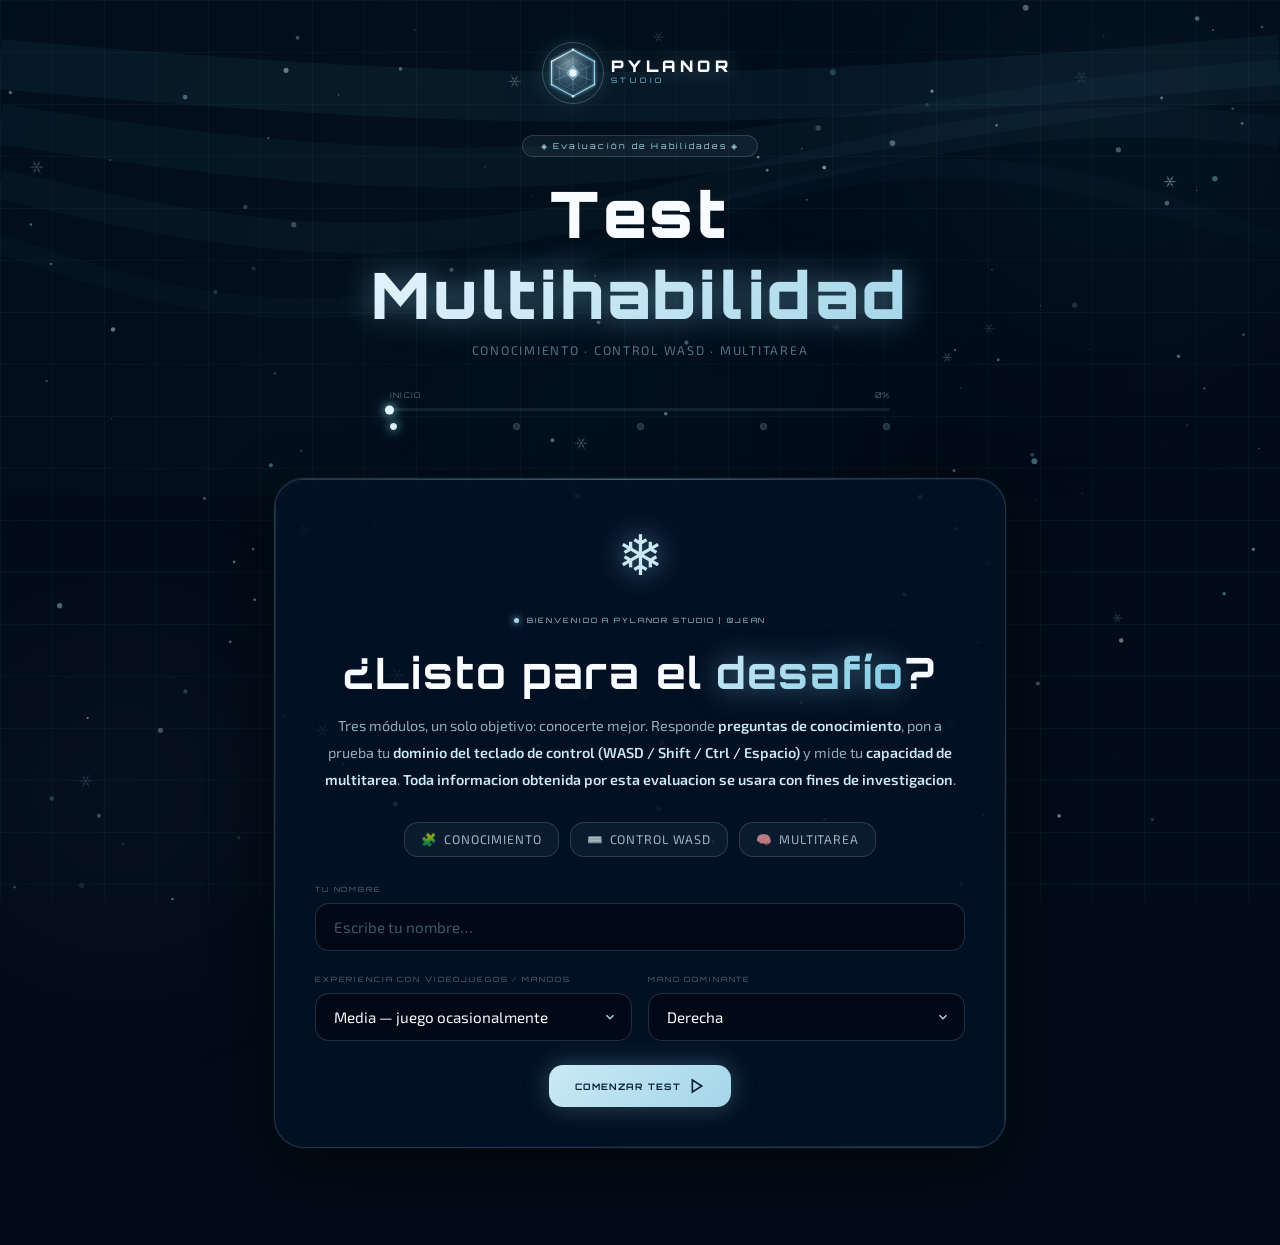
==== commit e97a248f: "Add files via upload" ====
--- a/index.html
+++ b/index.html
@@ -142,6 +142,27 @@
         <label class="field-label" for="nameInput">TU NOMBRE</label>
         <input type="text" id="nameInput" class="field-input" placeholder="Escribe tu nombre…" autocomplete="off" />
       </div>
+
+      <div class="field-row">
+        <div class="field-group">
+          <label class="field-label" for="gamingExpSelect">EXPERIENCIA CON VIDEOJUEGOS / MANDOS</label>
+          <select id="gamingExpSelect" class="field-input field-select">
+            <option value="Nula">Nula — casi no juego</option>
+            <option value="Baja">Baja — juego rara vez</option>
+            <option value="Media" selected>Media — juego ocasionalmente</option>
+            <option value="Alta">Alta — juego con frecuencia</option>
+          </select>
+        </div>
+        <div class="field-group">
+          <label class="field-label" for="handSelect">MANO DOMINANTE</label>
+          <select id="handSelect" class="field-input field-select">
+            <option value="Derecha" selected>Derecha</option>
+            <option value="Izquierda">Izquierda</option>
+            <option value="Ambidiestro">Ambidiestro</option>
+          </select>
+        </div>
+      </div>
+
       <button class="btn btn-primary" onclick="startQuiz()">
         Comenzar Test
         <svg width="16" height="16" viewBox="0 0 24 24" fill="none" stroke="currentColor" stroke-width="2.5"><polygon points="5 3 19 12 5 21 5 3"/></svg>
--- a/quiz.css
+++ b/quiz.css
@@ -0,0 +1,1000 @@
+
+
+@import url('https://fonts.googleapis.com/css2?family=Orbitron:wght@400;700;900&family=Exo+2:wght@300;400;500;600&display=swap');
+
+/* ─── VARIABLES ─── */
+:root {
+  /* nieve / hielo */
+  --snow:    #F8FBFF;
+  --ice-1:   #E4F4FD;
+  --ice-2:   #CAE9F5;
+  --ice-3:   #A8D8EA;
+  --ice-4:   #7EC8E3;
+  --ice-5:   #5BAFD0;
+
+  /* fondos oscuros */
+  --dark-0:  #020C18;
+  --dark-1:  #041628;
+  --dark-2:  #072035;
+  --dark-3:  #0B2D4A;
+
+  /* superficie y bordes */
+  --surface:      rgba(4, 18, 40, 0.78);
+  --border:       rgba(168, 216, 234, 0.18);
+  --border-hover: rgba(168, 216, 234, 0.42);
+
+  /* estados */
+  --green: #5DDBA6;
+  --red:   #F07878;
+  --amber: #F5D06A;
+
+  /* tipografías */
+  --font-title: 'Orbitron', sans-serif;
+  --font-body:  'Exo 2', sans-serif;
+
+  /* radios */
+  --radius-sm: 8px;
+  --radius-md: 14px;
+  --radius-lg: 22px;
+  --radius-xl: 30px;
+}
+
+/* ─── RESET ─── */
+*, *::before, *::after {
+  margin: 0; padding: 0; box-sizing: border-box;
+}
+html { scroll-behavior: smooth; }
+body {
+  font-family: var(--font-body);
+  background: var(--dark-0);
+  color: var(--snow);
+  min-height: 100vh;
+  overflow-x: hidden;
+}
+
+/* ─── CANVAS NIEVE ─── */
+#snowCanvas {
+  position: fixed;
+  inset: 0;
+  pointer-events: none;
+  z-index: 0;
+  opacity: 0.8;
+}
+
+/* ─── BRILLOS AMBIENTALES ─── */
+.bg-glow {
+  position: fixed;
+  border-radius: 50%;
+  pointer-events: none;
+  z-index: 0;
+  filter: blur(100px);
+  animation: glowFloat 18s ease-in-out infinite alternate;
+}
+.bg-glow-1 {
+  width: 560px; height: 560px;
+  top: -160px; right: -120px;
+  background: radial-gradient(circle, rgba(94,175,208,0.08), transparent 70%);
+}
+.bg-glow-2 {
+  width: 420px; height: 420px;
+  bottom: -100px; left: -90px;
+  background: radial-gradient(circle, rgba(168,216,234,0.06), transparent 70%);
+  animation-delay: -7s; animation-duration: 24s;
+}
+.bg-glow-3 {
+  width: 320px; height: 320px;
+  top: 50%; left: 50%;
+  transform: translate(-50%, -50%);
+  background: radial-gradient(circle, rgba(60,150,200,0.05), transparent 70%);
+  animation-delay: -13s; animation-duration: 30s;
+}
+@keyframes glowFloat {
+  from { transform: scale(1) translateY(0); }
+  to   { transform: scale(1.2) translateY(-30px); }
+}
+.bg-glow-3 { animation: glowFloat3 30s ease-in-out infinite alternate; }
+@keyframes glowFloat3 {
+  from { transform: translate(-50%, -50%) scale(1); }
+  to   { transform: translate(-50%, -50%) scale(1.2); }
+}
+
+/* ─── GRILLA DE FONDO ─── */
+body::before {
+  content: '';
+  position: fixed; inset: 0;
+  background-image:
+    linear-gradient(rgba(168,216,234,0.04) 1px, transparent 1px),
+    linear-gradient(90deg, rgba(168,216,234,0.04) 1px, transparent 1px);
+  background-size: 52px 52px;
+  animation: gridMove 40s linear infinite;
+  pointer-events: none; z-index: 0;
+}
+@keyframes gridMove { to { background-position: 52px 52px; } }
+
+/* ─── CURSOR TRAIL ─── */
+.trail-dot {
+  position: fixed;
+  border-radius: 50%;
+  pointer-events: none;
+  z-index: 9999;
+  transform: translate(-50%, -50%);
+  background: radial-gradient(circle, rgba(200,240,255,0.85), rgba(126,200,227,0.3));
+  box-shadow: 0 0 6px rgba(126,200,227,0.5);
+  animation: trailFade 0.45s ease forwards;
+}
+@keyframes trailFade {
+  0%   { opacity: 0.7; transform: translate(-50%,-50%) scale(1); }
+  100% { opacity: 0;   transform: translate(-50%,-50%) scale(0.1); }
+}
+
+/* ─── CONTENEDOR ─── */
+.container {
+  position: relative; z-index: 2;
+  max-width: 780px;
+  margin: 0 auto;
+  padding: 3rem 1.5rem 6rem;
+}
+
+/* ════════════════════════════════════════════
+   HEADER
+════════════════════════════════════════════ */
+.header {
+  text-align: center;
+  margin-bottom: 3rem;
+  animation: fadeDown 0.8s ease both;
+}
+@keyframes fadeDown {
+  from { opacity: 0; transform: translateY(-22px); }
+  to   { opacity: 1; transform: translateY(0); }
+}
+
+/* logo */
+.logo {
+  display: inline-flex; align-items: center; gap: 13px;
+  text-decoration: none; margin-bottom: 2.2rem;
+}
+.logo-icon {
+  width: 50px; height: 50px; position: relative; flex-shrink: 0;
+}
+.logo-icon svg {
+  width: 100%; height: 100%;
+  filter: drop-shadow(0 0 10px rgba(126,200,227,0.55))
+          drop-shadow(0 0 24px rgba(126,200,227,0.2));
+  animation: logoHover 5s ease-in-out infinite;
+}
+@keyframes logoHover {
+  0%,100% { transform: translateY(0);    filter: drop-shadow(0 0 9px rgba(126,200,227,.5)); }
+  50%     { transform: translateY(-4px); filter: drop-shadow(0 0 20px rgba(200,240,255,.85)); }
+}
+.logo-ring {
+  position: absolute; inset: -6px; border-radius: 50%;
+  border: 1px solid rgba(168,216,234,0.28);
+  animation: spin 12s linear infinite;
+}
+@keyframes spin { to { transform: rotate(360deg); } }
+.logo-text {
+  display: flex; flex-direction: column; align-items: flex-start;
+}
+.logo-name {
+  font-family: var(--font-title);
+  font-weight: 900; font-size: 1rem;
+  letter-spacing: 0.28em; color: var(--snow); line-height: 1;
+  text-shadow: 0 0 20px rgba(200,240,255,0.4);
+}
+.logo-sub {
+  font-family: var(--font-title);
+  font-weight: 400; font-size: 0.46rem;
+  letter-spacing: 0.5em; color: var(--ice-4); line-height: 2;
+}
+
+/* título */
+.header-eyebrow {
+  display: inline-block;
+  font-family: var(--font-title); font-size: 0.5rem;
+  letter-spacing: 0.28em; color: var(--ice-3);
+  padding: 5px 18px; border: 1px solid var(--border);
+  border-radius: 20px; background: rgba(168,216,234,0.06);
+  margin-bottom: 1rem;
+  animation: eyebrowPulse 4s ease-in-out infinite;
+}
+@keyframes eyebrowPulse {
+  0%,100% { box-shadow: none; }
+  50%     { box-shadow: 0 0 14px rgba(168,216,234,0.14); }
+}
+.page-title {
+  font-family: var(--font-title);
+  font-weight: 900;
+  font-size: clamp(2rem, 6vw, 4rem);
+  color: var(--snow); letter-spacing: 0.06em; margin-bottom: 0.5rem;
+}
+.page-title span {
+  color: transparent;
+  background: linear-gradient(135deg, var(--ice-1), var(--ice-3), var(--ice-4));
+  background-size: 200% auto;
+  -webkit-background-clip: text; background-clip: text;
+  animation: titleShimmer 4s ease-in-out infinite alternate;
+  filter: drop-shadow(0 0 16px rgba(126,200,227,0.5));
+}
+@keyframes titleShimmer {
+  0%   { background-position: 0%;   filter: drop-shadow(0 0 12px rgba(126,200,227,.4)); }
+  100% { background-position: 100%; filter: drop-shadow(0 0 28px rgba(200,240,255,.8)); }
+}
+.page-subtitle {
+  color: rgba(168,216,234,0.5); font-size: 0.78rem;
+  letter-spacing: 0.14em; text-transform: uppercase; margin-bottom: 2rem;
+}
+
+/* barra de progreso */
+.progress-section { max-width: 500px; margin: 0 auto; }
+.progress-info {
+  display: flex; justify-content: space-between;
+  font-family: var(--font-title); font-size: 0.48rem;
+  letter-spacing: 0.16em; color: rgba(168,216,234,0.48);
+  text-transform: uppercase; margin-bottom: 8px;
+}
+.progress-bar-track {
+  height: 3px; background: rgba(168,216,234,0.1);
+  border-radius: 3px; position: relative; overflow: visible;
+}
+.progress-bar-fill {
+  height: 100%; width: 0%;
+  background: linear-gradient(90deg, var(--ice-3), var(--ice-4), var(--ice-2));
+  border-radius: 3px;
+  box-shadow: 0 0 10px var(--ice-4), 0 0 20px rgba(126,200,227,0.3);
+  transition: width 0.6s cubic-bezier(0.25, 0.8, 0.25, 1);
+  position: relative;
+}
+.progress-bar-fill::after {
+  content: '';
+  position: absolute; right: -4px; top: 50%; transform: translateY(-50%);
+  width: 9px; height: 9px; border-radius: 50%;
+  background: var(--ice-1);
+  box-shadow: 0 0 8px var(--ice-4), 0 0 18px rgba(126,200,227,0.7);
+}
+.progress-dots {
+  display: flex; justify-content: space-between;
+  margin-top: 12px;
+}
+.pdot {
+  width: 7px; height: 7px; border-radius: 50%;
+  background: rgba(168,216,234,0.18);
+  border: 1px solid rgba(168,216,234,0.12);
+  transition: all 0.4s;
+}
+.pdot.done {
+  background: var(--ice-3); border-color: var(--ice-3);
+  box-shadow: 0 0 6px var(--ice-4);
+}
+.pdot.active {
+  background: var(--ice-1); border-color: var(--ice-1);
+  box-shadow: 0 0 10px var(--ice-4), 0 0 22px rgba(126,200,227,0.5);
+  animation: dotPulse 1.5s ease-in-out infinite;
+}
+@keyframes dotPulse {
+  0%,100% { box-shadow: 0 0 8px var(--ice-4); }
+  50%     { box-shadow: 0 0 16px var(--ice-4), 0 0 30px rgba(126,200,227,0.55); transform: scale(1.3); }
+}
+
+/* ════════════════════════════════════════════
+   PASOS
+════════════════════════════════════════════ */
+.step { display: none; }
+.step.active {
+  display: block;
+  animation: stepAppear 0.5s cubic-bezier(0.25, 0.8, 0.25, 1) both;
+}
+@keyframes stepAppear {
+  from { opacity: 0; transform: translateY(20px) scale(0.97); filter: blur(4px); }
+  to   { opacity: 1; transform: translateY(0)    scale(1);    filter: blur(0); }
+}
+
+/* ════════════════════════════════════════════
+   CARD
+════════════════════════════════════════════ */
+.card {
+  position: relative;
+  background: var(--surface);
+  border: 1px solid var(--border);
+  border-radius: var(--radius-xl);
+  padding: 2.5rem;
+  backdrop-filter: blur(24px);
+  -webkit-backdrop-filter: blur(24px);
+  overflow: hidden;
+  box-shadow:
+    0 0 0 1px rgba(255,255,255,0.03),
+    0 20px 60px rgba(0,0,0,0.5),
+    inset 0 1px 0 rgba(200,240,255,0.06);
+}
+.card-center { text-align: center; }
+
+/* borde animado del card */
+.card-glow-border {
+  position: absolute; inset: 0;
+  border-radius: var(--radius-xl);
+  pointer-events: none;
+  background:
+    linear-gradient(90deg, transparent, rgba(168,216,234,0.2) 30%, transparent 60%) top / 300% 1px no-repeat,
+    linear-gradient(90deg, transparent 40%, rgba(168,216,234,0.2) 70%, transparent) bottom / 300% 1px no-repeat,
+    linear-gradient(180deg, transparent, rgba(168,216,234,0.2) 30%, transparent 60%) left / 1px 300% no-repeat,
+    linear-gradient(180deg, transparent 40%, rgba(168,216,234,0.2) 70%, transparent) right / 1px 300% no-repeat;
+  animation: borderFlow 6s linear infinite;
+}
+@keyframes borderFlow {
+  0%   { background-position: -200% 0, 300% 100%, 0 -200%, 100% 300%; }
+  100% { background-position: 300% 0, -200% 100%, 0 300%, 100% -200%; }
+}
+/* reflejo superior */
+.card::before {
+  content: '';
+  position: absolute; top: 0; left: 10%; right: 10%; height: 1px;
+  background: linear-gradient(90deg, transparent, rgba(200,240,255,0.28) 50%, transparent);
+}
+
+/* ─── TAG ─── */
+.tag {
+  display: inline-flex; align-items: center; gap: 8px;
+  font-family: var(--font-title); font-size: 0.45rem;
+  letter-spacing: 0.26em; color: var(--ice-3);
+  text-transform: uppercase; margin-bottom: 1.4rem;
+}
+.tag-dot {
+  width: 5px; height: 5px; border-radius: 50%;
+  background: var(--ice-3);
+  box-shadow: 0 0 6px var(--ice-4), 0 0 12px rgba(126,200,227,0.4);
+  animation: tagBlink 2s ease-in-out infinite;
+}
+@keyframes tagBlink {
+  0%,100% { opacity: 1; transform: scale(1); }
+  50%     { opacity: 0.4; transform: scale(0.6); }
+}
+
+/* ─── FLAKE BIG ─── */
+.flake-big {
+  font-size: 3.5rem; display: block; margin-bottom: 1.2rem;
+  color: var(--ice-2);
+  filter: drop-shadow(0 0 14px rgba(126,200,227,0.65));
+  animation: flakeSpin 20s linear infinite, flakeGlow 3s ease-in-out infinite alternate;
+}
+@keyframes flakeSpin { to { transform: rotate(360deg); } }
+@keyframes flakeGlow {
+  from { filter: drop-shadow(0 0 10px rgba(126,200,227,0.5)); }
+  to   { filter: drop-shadow(0 0 22px rgba(200,240,255,0.95)); }
+}
+
+/* ─── TÍTULOS Y TEXTO DE CARD ─── */
+.card-title {
+  font-family: var(--font-title);
+  font-weight: 700;
+  font-size: clamp(1.8rem, 4vw, 2.7rem);
+  color: var(--snow); line-height: 1.15;
+  letter-spacing: 0.04em; margin-bottom: 1rem;
+}
+.card-title em {
+  font-style: normal;
+  color: transparent;
+  background: linear-gradient(135deg, var(--ice-2), var(--ice-4));
+  -webkit-background-clip: text; background-clip: text;
+  filter: drop-shadow(0 0 14px rgba(126,200,227,0.5));
+}
+.card-desc {
+  color: rgba(200,234,248,0.72); font-size: 0.9rem;
+  line-height: 1.85; margin-bottom: 1.8rem;
+}
+.card-desc strong { color: var(--ice-2); font-weight: 600; }
+
+.section-intro {
+  color: rgba(200,234,248,0.68); font-size: 0.88rem;
+  line-height: 1.75; margin-bottom: 2rem;
+}
+.section-intro strong { color: var(--ice-2); }
+
+/* ─── PILLS ─── */
+.pills-row {
+  display: flex; justify-content: center; gap: 0.7rem;
+  flex-wrap: wrap; margin-bottom: 1.8rem;
+}
+.pill {
+  display: flex; align-items: center; gap: 6px;
+  padding: 0.55rem 1rem; border-radius: var(--radius-md);
+  border: 1px solid var(--border);
+  background: rgba(168,216,234,0.055);
+  font-size: 0.78rem; color: rgba(200,234,248,0.75);
+  letter-spacing: 0.07em; text-transform: uppercase;
+  transition: all 0.3s;
+}
+.pill:hover { border-color: var(--border-hover); background: rgba(168,216,234,0.1); }
+
+/* panel de mejor marca guardada (localStorage) */
+.best-score-panel {
+  border: 1px solid rgba(255,201,107,0.3); border-radius: var(--radius-md);
+  background: rgba(255,201,107,0.06);
+  padding: 0.8rem 1rem; margin-bottom: 1.5rem;
+}
+.best-score-title {
+  font-family: var(--font-title); font-size: 0.4rem; letter-spacing: 0.16em;
+  color: #FFC96B; text-align: center; margin-bottom: 0.6rem;
+}
+.best-score-row { display: flex; justify-content: center; gap: 1.6rem; flex-wrap: wrap; }
+.best-score-item { text-align: center; }
+.best-score-value {
+  display: block; font-family: var(--font-title); font-weight: 700;
+  font-size: 1.1rem; color: var(--snow);
+}
+.best-score-label {
+  font-family: var(--font-title); font-size: 0.34rem; letter-spacing: 0.1em;
+  color: rgba(168,216,234,0.5); text-transform: uppercase;
+}
+
+/* ════════════════════════════════════════════
+   CAMPOS DE FORMULARIO
+════════════════════════════════════════════ */
+.field-group { margin-bottom: 1.5rem; text-align: left; }
+.field-label {
+  display: block;
+  font-family: var(--font-title); font-size: 0.45rem;
+  letter-spacing: 0.26em; text-transform: uppercase;
+  color: rgba(168,216,234,0.48); margin-bottom: 9px;
+}
+.field-input {
+  width: 100%; padding: 14px 18px;
+  background: rgba(2,10,22,0.88);
+  border: 1px solid var(--border);
+  border-radius: var(--radius-md);
+  color: var(--snow); font-family: var(--font-body); font-size: 0.95rem;
+  outline: none;
+  transition: border-color 0.3s, box-shadow 0.3s;
+}
+.field-input::placeholder { color: rgba(168,216,234,0.38); }
+.field-input:focus {
+  border-color: var(--ice-3);
+  box-shadow: 0 0 0 3px rgba(168,216,234,0.12), 0 0 20px rgba(126,200,227,0.1);
+}
+
+/* fila de dos campos lado a lado (experiencia / mano dominante) */
+.field-row {
+  display: flex; gap: 1rem;
+}
+.field-row .field-group { flex: 1; min-width: 0; }
+.field-select {
+  appearance: none; -webkit-appearance: none; -moz-appearance: none;
+  cursor: pointer;
+  background-image: url("data:image/svg+xml,%3Csvg xmlns='http://www.w3.org/2000/svg' viewBox='0 0 24 24' fill='none' stroke='%23A8D8EA' stroke-width='2.5'%3E%3Cpolyline points='6 9 12 15 18 9'/%3E%3C/svg%3E");
+  background-repeat: no-repeat; background-position: right 14px center; background-size: 14px;
+  padding-right: 38px;
+}
+.field-select option { background: #061426; color: var(--snow); }
+
+@media (max-width: 480px) {
+  .field-row { flex-direction: column; gap: 0; }
+}
+
+/* ════════════════════════════════════════════
+   PREGUNTAS
+════════════════════════════════════════════ */
+.q-block { animation: qSlideIn 0.4s ease both; }
+@keyframes qSlideIn {
+  from { opacity: 0; transform: translateX(-12px); }
+  to   { opacity: 1; transform: translateX(0); }
+}
+.q-separator {
+  height: 1px; margin: 2rem 0;
+  background: linear-gradient(90deg, transparent, rgba(168,216,234,0.18) 30%, rgba(168,216,234,0.18) 70%, transparent);
+}
+.q-number {
+  font-family: var(--font-title); font-size: 0.44rem;
+  letter-spacing: 0.2em; color: rgba(168,216,234,0.45);
+  text-transform: uppercase; margin-bottom: 6px;
+}
+.q-number span { color: rgba(126,200,227,0.28); }
+.q-text {
+  font-size: 0.97rem; color: var(--snow);
+  line-height: 1.72; margin-bottom: 1rem;
+  font-weight: 500; white-space: pre-wrap;
+}
+
+.options-list { display: flex; flex-direction: column; gap: 0.55rem; }
+
+.option {
+  display: flex; align-items: flex-start; gap: 12px;
+  padding: 13px 16px;
+  background: rgba(3,12,26,0.65);
+  border: 1px solid var(--border);
+  border-radius: var(--radius-md);
+  cursor: pointer;
+  transition: border-color 0.2s, background 0.2s, transform 0.18s, box-shadow 0.2s;
+  user-select: none; position: relative; overflow: hidden;
+}
+.option::before {
+  content: '';
+  position: absolute; inset: 0;
+  background: linear-gradient(135deg, rgba(168,216,234,0.07), transparent 60%);
+  opacity: 0; transition: opacity 0.2s; border-radius: var(--radius-md);
+}
+.option:hover { border-color: var(--border-hover); transform: translateX(4px); }
+.option:hover::before { opacity: 1; }
+
+.option.selected {
+  border-color: var(--ice-3);
+  background: rgba(168,216,234,0.1);
+  box-shadow: 0 0 0 1px rgba(168,216,234,0.18);
+}
+.option.correct {
+  border-color: var(--green);
+  background: rgba(93,219,166,0.1);
+  box-shadow: 0 0 0 1px rgba(93,219,166,0.25), 0 0 18px rgba(93,219,166,0.2);
+  animation: correctPop 0.4s ease;
+}
+.option.wrong {
+  border-color: var(--red);
+  background: rgba(240,120,120,0.08);
+}
+@keyframes correctPop {
+  0%   { box-shadow: 0 0 0 rgba(93,219,166,0); }
+  50%  { box-shadow: 0 0 28px rgba(93,219,166,0.5); }
+  100% { box-shadow: 0 0 0 1px rgba(93,219,166,0.25), 0 0 18px rgba(93,219,166,0.2); }
+}
+
+.option-key {
+  width: 28px; height: 28px; border-radius: 7px; flex-shrink: 0;
+  display: flex; align-items: center; justify-content: center;
+  font-family: var(--font-title); font-size: 0.56rem; font-weight: 700;
+  color: var(--ice-2);
+  border: 1px solid var(--border);
+  background: rgba(168,216,234,0.07);
+  transition: all 0.2s; margin-top: 1px;
+}
+.option:hover .option-key { transform: scale(1.1); background: rgba(168,216,234,0.14); }
+.option.selected .option-key { background: var(--ice-3); color: var(--dark-2); border-color: var(--ice-3); }
+.option.correct  .option-key { background: var(--green); color: #fff; border-color: var(--green); }
+.option.wrong    .option-key { background: var(--red);   color: #fff; border-color: var(--red); }
+
+.option-text {
+  font-size: 0.87rem; color: rgba(220,244,255,0.85);
+  line-height: 1.5; padding-top: 2px;
+}
+
+.feedback-msg {
+  margin-top: 0.7rem; padding: 10px 14px;
+  border-radius: var(--radius-sm);
+  font-size: 0.8rem; line-height: 1.65;
+  display: none;
+}
+.feedback-msg.show { display: block; animation: fbAppear 0.3s ease; }
+@keyframes fbAppear { from { opacity:0; transform:translateY(-6px); } to { opacity:1; transform:translateY(0); } }
+.feedback-msg.ok  { background: rgba(93,219,166,0.09); border: 1px solid rgba(93,219,166,0.25); color: #80EEC0; }
+.feedback-msg.err { background: rgba(240,120,120,0.08); border: 1px solid rgba(240,120,120,0.22); color: #F5ABAB; }
+
+/* ════════════════════════════════════════════
+   MÓDULO DEDOS
+════════════════════════════════════════════ */
+.timer-stats-row {
+  display: flex; align-items: center; gap: 2rem;
+  margin-bottom: 2rem; flex-wrap: wrap;
+}
+
+/* timer */
+.timer-wrap { width: 110px; height: 110px; position: relative; flex-shrink: 0; }
+.timer-wrap svg { width: 100%; height: 100%; transform: rotate(-90deg); }
+.timer-track { fill: none; stroke: rgba(168,216,234,0.08); stroke-width: 6; }
+.timer-arc {
+  fill: none; stroke: url(#tg); stroke-width: 6;
+  stroke-linecap: round;
+  filter: drop-shadow(0 0 5px rgba(126,200,227,0.5));
+  transition: stroke-dashoffset 0.15s linear;
+}
+.timer-center {
+  position: absolute; inset: 0;
+  display: flex; flex-direction: column; align-items: center; justify-content: center;
+}
+.timer-number {
+  font-family: var(--font-title); font-weight: 700; font-size: 1.65rem;
+  color: var(--snow); line-height: 1;
+  text-shadow: 0 0 16px rgba(126,200,227,0.6);
+}
+.timer-unit {
+  font-family: var(--font-title); font-size: 0.36rem;
+  letter-spacing: 0.18em; color: rgba(168,216,234,0.45);
+}
+
+/* stats dedos */
+.ctrl-stats {
+  display: flex; align-items: center; gap: 1.1rem; flex: 1; flex-wrap: wrap;
+}
+.fstat { text-align: center; }
+.fstat-number {
+  font-family: var(--font-title); font-size: 1.8rem; font-weight: 700; line-height: 1;
+  color: var(--ice-2); text-shadow: 0 0 12px rgba(126,200,227,0.35);
+  transition: color 0.3s;
+}
+.fstat-number.green { color: var(--green); text-shadow: 0 0 12px rgba(93,219,166,0.4); }
+.fstat-number.red   { color: var(--red);   text-shadow: 0 0 12px rgba(240,120,120,0.4); }
+.fstat-label {
+  font-family: var(--font-title); font-size: 0.38rem;
+  letter-spacing: 0.16em; color: rgba(168,216,234,0.45);
+  text-transform: uppercase; margin-top: 4px;
+}
+.fstat-sep { width: 1px; height: 42px; background: var(--border); }
+#kReact { font-size: 1.25rem; }
+
+/* botón de sonido */
+.sound-toggle {
+  width: 40px; height: 40px; flex-shrink: 0; margin-left: auto;
+  border-radius: 50%; border: 1px solid var(--border);
+  background: rgba(3,12,26,0.7); color: var(--ice-2);
+  font-size: 1.1rem; cursor: pointer; transition: all 0.2s;
+  display: flex; align-items: center; justify-content: center;
+}
+.sound-toggle:hover { border-color: var(--border-hover); transform: scale(1.08); }
+.sound-toggle.muted { opacity: 0.45; }
+
+/* ── HUD del vehículo / dron ── */
+.hud-panel {
+  display: flex; align-items: center; justify-content: center; gap: 0.5rem;
+  padding: 0.6rem; margin-bottom: 1.1rem;
+  background: rgba(3,12,26,0.55);
+  border: 1px solid var(--border); border-radius: var(--radius-md);
+}
+.hud-icon {
+  width: 32px; height: 32px; border-radius: 8px;
+  display: flex; align-items: center; justify-content: center;
+  font-size: 0.95rem; opacity: 0.35;
+  background: rgba(168,216,234,0.05);
+  border: 1px solid transparent;
+  transition: all 0.15s;
+}
+.hud-icon.lit {
+  opacity: 1; border-color: var(--green);
+  background: rgba(93,219,166,0.18);
+  box-shadow: 0 0 14px rgba(93,219,166,0.55);
+  transform: scale(1.18);
+}
+.hud-sep { width: 1px; height: 22px; background: var(--border); margin: 0 0.2rem; }
+
+/* zona target */
+.target-zone { position: relative; text-align: center; margin-bottom: 1.5rem; }
+.target-halo {
+  position: absolute; inset: -22px;
+  background: radial-gradient(circle, rgba(126,200,227,0.12) 0%, transparent 70%);
+  animation: haloBreath 2s ease-in-out infinite;
+}
+@keyframes haloBreath {
+  0%,100% { opacity: 0.5; transform: scale(0.88); }
+  50%     { opacity: 1;   transform: scale(1.12); }
+}
+.target-emoji {
+  font-size: 4rem; display: inline-block;
+  filter: drop-shadow(0 0 16px rgba(126,200,227,0.45));
+  animation: targetPop 0.3s cubic-bezier(0.25, 0.8, 0.25, 1);
+}
+@keyframes targetPop {
+  0%  { transform: scale(0.5); opacity: 0; }
+  75% { transform: scale(1.1); }
+  100%{ transform: scale(1);   opacity: 1; }
+}
+.target-name {
+  font-family: var(--font-title); font-size: 0.46rem;
+  letter-spacing: 0.26em; text-transform: uppercase;
+  color: rgba(168,216,234,0.45); margin-top: 8px;
+}
+
+/* ── keycap objetivo (target-zone) ── */
+.target-keys { display: flex; align-items: center; justify-content: center; gap: 0.6rem; }
+.combo-plus {
+  font-family: var(--font-title); font-weight: 700; font-size: 1.4rem;
+  color: rgba(168,216,234,0.55);
+}
+.streak-badge {
+  position: absolute; top: -6px; right: calc(50% - 120px);
+  font-family: var(--font-title); font-weight: 700; font-size: 0.62rem;
+  color: #FFC96B; background: rgba(255,201,107,0.12);
+  border: 1px solid rgba(255,201,107,0.4); border-radius: 999px;
+  padding: 4px 10px; letter-spacing: 0.06em;
+  animation: streakPop 0.3s ease;
+}
+@keyframes streakPop { 0%{transform:scale(0.6);opacity:0;} 100%{transform:scale(1);opacity:1;} }
+.combo-tag {
+  font-family: var(--font-title); font-weight: 700; font-size: 0.4rem;
+  letter-spacing: 0.14em; color: #FFC96B;
+  background: rgba(255,201,107,0.1); border: 1px solid rgba(255,201,107,0.35);
+  border-radius: 999px; padding: 4px 12px; display: inline-block;
+  margin-bottom: 0.7rem; animation: comboPulse 1.1s ease-in-out infinite;
+}
+@keyframes comboPulse { 0%,100%{opacity:0.75;} 50%{opacity:1;} }
+.key-target-cap {
+  font-family: var(--font-title); font-weight: 700;
+  font-size: 2.6rem; letter-spacing: 0.05em;
+  display: inline-flex; align-items: center; justify-content: center;
+  min-width: 5.2rem; padding: 0.5rem 1rem;
+  background: linear-gradient(180deg, rgba(20,40,70,0.9), rgba(4,14,30,0.9));
+  border: 1px solid var(--border-hover);
+  border-bottom: 4px solid rgba(126,200,227,0.55);
+  border-radius: 14px;
+  color: var(--ice-2);
+  text-shadow: 0 0 16px rgba(126,200,227,0.5);
+  box-shadow: 0 8px 22px rgba(0,0,0,0.35), inset 0 1px 0 rgba(255,255,255,0.06);
+}
+
+/* ── botones de teclado WASD / Shift / Ctrl / Espacio ── */
+.keys-grid {
+  display: grid;
+  grid-template-columns: repeat(3, 1fr);
+  grid-template-areas:
+    ".    w      ."
+    "a    s      d"
+    "shift space ctrl";
+  gap: 0.6rem;
+  max-width: 340px;
+  margin: 0 auto 1.5rem;
+}
+.key-w     { grid-area: w; }
+.key-a     { grid-area: a; }
+.key-s     { grid-area: s; }
+.key-d     { grid-area: d; }
+.key-shift { grid-area: shift; }
+.key-space { grid-area: space; }
+.key-ctrl  { grid-area: ctrl; }
+
+.key-btn {
+  display: flex; flex-direction: column; align-items: center; justify-content: center; gap: 5px;
+  padding: 0.85rem 0.3rem;
+  background: rgba(3,12,26,0.7);
+  border: 1px solid var(--border);
+  border-bottom: 3px solid var(--border-hover);
+  border-radius: var(--radius-md);
+  cursor: pointer; transition: all 0.12s; position: relative; overflow: hidden;
+}
+.key-btn::before {
+  content: '';
+  position: absolute; inset: 0;
+  background: linear-gradient(135deg, rgba(200,240,255,0.07), transparent);
+  opacity: 0; transition: opacity 0.2s; border-radius: var(--radius-md);
+}
+.key-btn:hover { border-color: var(--border-hover); transform: translateY(-3px); box-shadow: 0 8px 20px rgba(0,0,0,0.3); }
+.key-btn:hover::before { opacity: 1; }
+.key-btn:disabled { opacity: 0.3; cursor: not-allowed; transform: none; }
+.key-btn:active, .key-btn.pressed {
+  transform: translateY(2px); border-bottom-width: 1px;
+}
+.key-cap {
+  font-family: var(--font-title); font-weight: 700; font-size: 1.15rem;
+  letter-spacing: 0.06em; color: var(--ice-2);
+  transition: transform 0.15s;
+}
+.key-btn:hover .key-cap { transform: scale(1.1); }
+.key-label {
+  font-family: var(--font-title); font-size: 0.34rem;
+  letter-spacing: 0.1em; text-transform: uppercase;
+  color: rgba(168,216,234,0.48);
+}
+.key-btn.hit {
+  border-color: var(--green); background: rgba(93,219,166,0.15);
+  box-shadow: 0 0 20px rgba(93,219,166,0.3);
+  animation: btnBounce 0.25s ease;
+}
+.key-btn.miss {
+  border-color: var(--red); background: rgba(240,120,120,0.1);
+  animation: btnShake 0.3s ease;
+}
+@keyframes btnBounce { 0%{transform:scale(1);}50%{transform:scale(1.12);}100%{transform:scale(1);} }
+@keyframes btnShake  { 0%,100%{transform:translateX(0);}25%{transform:translateX(-5px);}75%{transform:translateX(5px);} }
+
+@media (max-width: 480px) {
+  .keys-grid { gap: 0.4rem; max-width: 100%; }
+  .key-btn { padding: 0.65rem 0.2rem; }
+  .key-cap { font-size: 0.95rem; }
+  .key-target-cap { font-size: 2rem; min-width: 4rem; }
+  .streak-badge { right: 0; top: -30px; }
+  .hud-panel { gap: 0.3rem; padding: 0.45rem; flex-wrap: wrap; }
+  .hud-icon { width: 26px; height: 26px; font-size: 0.8rem; }
+  .best-score-row { gap: 1rem; }
+}
+
+.done-msg {
+  text-align: center; padding: 0.8rem;
+  font-family: var(--font-title); font-size: 0.5rem;
+  letter-spacing: 0.18em; text-transform: uppercase; color: var(--green);
+  margin-bottom: 0.5rem;
+}
+
+/* ════════════════════════════════════════════
+   MÓDULO MULTITAREA
+════════════════════════════════════════════ */
+.multi-panel {
+  text-align: center; padding: 1.8rem;
+  background: rgba(2,10,22,0.5);
+  border: 1px solid var(--border); border-radius: var(--radius-lg);
+  margin-bottom: 2rem;
+  display: flex; flex-direction: column; align-items: center; gap: 1rem;
+}
+.multi-icon { font-size: 3rem; }
+.multi-desc { color: rgba(200,234,248,0.68); font-size: 0.87rem; line-height: 1.8; max-width: 380px; }
+
+.score-section { margin-bottom: 0.5rem; }
+.score-row { display: flex; align-items: center; gap: 1.5rem; margin-top: 0.6rem; flex-wrap: wrap; }
+.score-input {
+  max-width: 150px; text-align: center;
+  font-family: var(--font-title) !important; font-size: 1.2rem !important;
+  font-weight: 700 !important; color: var(--ice-2) !important;
+}
+.score-live {
+  font-family: var(--font-title); font-size: 3rem; font-weight: 900; line-height: 1;
+  color: transparent;
+  background: linear-gradient(135deg, var(--ice-1), var(--ice-3), var(--ice-4));
+  -webkit-background-clip: text; background-clip: text;
+  filter: drop-shadow(0 0 12px rgba(126,200,227,0.4));
+  min-width: 90px; transition: all 0.3s;
+}
+
+/* ════════════════════════════════════════════
+   RESULTADOS
+════════════════════════════════════════════ */
+.result-flakes {
+  font-size: 1rem; color: var(--ice-2);
+  letter-spacing: 1rem; margin-bottom: 1.5rem; opacity: 0.4;
+  animation: flakesDrift 8s ease-in-out infinite alternate;
+}
+@keyframes flakesDrift {
+  from { letter-spacing: 1rem; opacity: 0.25; }
+  to   { letter-spacing: 2.2rem; opacity: 0.55; }
+}
+
+.result-ring {
+  width: 190px; height: 190px; position: relative; margin: 0 auto 1.8rem;
+}
+.result-ring svg { width: 100%; height: 100%; }
+.result-ring-center {
+  position: absolute; inset: 0;
+  display: flex; flex-direction: column; align-items: center; justify-content: center; gap: 6px;
+}
+.result-medal {
+  font-size: 1.7rem; line-height: 1; margin-bottom: -2px;
+  filter: drop-shadow(0 0 10px rgba(255,201,107,0.5));
+  animation: medalPop 0.5s cubic-bezier(0.25,0.8,0.25,1);
+}
+@keyframes medalPop { 0%{transform:scale(0);opacity:0;} 70%{transform:scale(1.2);} 100%{transform:scale(1);opacity:1;} }
+.result-percentage {
+  font-family: var(--font-title); font-size: 2.2rem; font-weight: 900;
+  color: var(--snow); text-shadow: 0 0 20px rgba(200,240,255,0.5);
+  transition: all 1.5s;
+}
+.result-grade-label {
+  font-family: var(--font-title); font-size: 0.42rem;
+  letter-spacing: 0.18em; text-transform: uppercase;
+  padding: 4px 11px; border-radius: 20px;
+  border: 1px solid var(--border); background: rgba(168,216,234,0.07);
+  color: var(--ice-3); transition: all 0.5s;
+}
+
+.result-username {
+  font-family: var(--font-title); font-size: 0.82rem;
+  letter-spacing: 0.22em; text-transform: uppercase;
+  color: var(--ice-3); margin-bottom: 0.6rem;
+  text-shadow: 0 0 10px rgba(168,216,234,0.3);
+}
+
+.new-record-badge {
+  font-family: var(--font-title); font-weight: 700; font-size: 0.5rem;
+  letter-spacing: 0.1em; color: #FFC96B;
+  background: rgba(255,201,107,0.12); border: 1px solid rgba(255,201,107,0.4);
+  border-radius: 999px; padding: 6px 14px; display: inline-block;
+  margin-bottom: 1.2rem; animation: streakPop 0.4s ease;
+}
+
+.result-stats {
+  display: grid; grid-template-columns: repeat(3, 1fr);
+  gap: 0.85rem; margin-bottom: 2rem;
+}
+.stat-card {
+  padding: 1.1rem 0.8rem; border-radius: var(--radius-md);
+  background: rgba(3,12,26,0.7); border: 1px solid var(--border);
+  text-align: center; transition: border-color 0.3s;
+}
+.stat-card:hover { border-color: var(--border-hover); }
+.stat-value {
+  font-family: var(--font-title); font-size: 1.2rem; font-weight: 700; line-height: 1;
+  color: var(--ice-2); text-shadow: 0 0 10px rgba(126,200,227,0.35);
+}
+.stat-label {
+  font-family: var(--font-title); font-size: 0.36rem;
+  letter-spacing: 0.16em; text-transform: uppercase;
+  color: rgba(168,216,234,0.45); margin-top: 5px;
+}
+
+/* guardado */
+.save-status {
+  display: flex; align-items: center; justify-content: center; gap: 0.8rem;
+  padding: 1.2rem; color: rgba(168,216,234,0.5); font-size: 0.82rem;
+}
+.save-spinner {
+  width: 26px; height: 26px; border-radius: 50%;
+  border: 2px solid var(--border); border-top-color: var(--ice-3);
+  animation: spinRing 0.7s linear infinite;
+}
+@keyframes spinRing { to { transform: rotate(360deg); } }
+.save-ok {
+  text-align: center; padding: 12px 16px; border-radius: var(--radius-sm);
+  background: rgba(93,219,166,0.09); border: 1px solid rgba(93,219,166,0.24);
+  color: #80EEC0; font-size: 0.82rem; margin-bottom: 1rem;
+}
+.save-err {
+  text-align: center; padding: 12px 16px; border-radius: var(--radius-sm);
+  background: rgba(240,120,120,0.08); border: 1px solid rgba(240,120,120,0.2);
+  color: #F5ABAB; font-size: 0.8rem; line-height: 1.65; margin-bottom: 1rem;
+}
+.hidden { display: none !important; }
+
+/* ════════════════════════════════════════════
+   BOTONES
+════════════════════════════════════════════ */
+.btn {
+  display: inline-flex; align-items: center; gap: 8px;
+  padding: 13px 26px; border: none; border-radius: var(--radius-md);
+  font-family: var(--font-title); font-size: 0.56rem; font-weight: 700;
+  letter-spacing: 0.16em; text-transform: uppercase;
+  cursor: pointer; text-decoration: none;
+  transition: all 0.3s; position: relative; overflow: hidden;
+}
+.btn-primary {
+  background: linear-gradient(135deg, var(--ice-2) 0%, var(--ice-3) 50%, var(--ice-4) 100%);
+  background-size: 200% auto;
+  color: var(--dark-2);
+  box-shadow: 0 0 24px rgba(126,200,227,0.35), 0 4px 16px rgba(0,0,0,0.3);
+  animation: btnGradient 5s ease-in-out infinite alternate;
+}
+@keyframes btnGradient {
+  from { background-position: 0%; }
+  to   { background-position: 100%; }
+}
+.btn-primary::before {
+  content: '';
+  position: absolute; top: 0; left: -80%; width: 55%; height: 100%;
+  background: linear-gradient(90deg, transparent, rgba(255,255,255,0.38), transparent);
+  transform: skewX(-18deg);
+  animation: btnShine 3.5s ease-in-out infinite;
+}
+@keyframes btnShine { 0%{left:-80%;}55%,100%{left:140%;} }
+.btn-primary:hover {
+  box-shadow: 0 0 40px rgba(126,200,227,0.6), 0 6px 24px rgba(0,0,0,0.4);
+  transform: translateY(-2px) scale(1.02);
+}
+.btn-primary:active { transform: scale(0.97); }
+.btn-primary:disabled {
+  opacity: 0.35; cursor: not-allowed;
+  transform: none; animation: none; box-shadow: none;
+}
+.btn-ghost {
+  background: transparent; color: var(--ice-3);
+  border: 1px solid var(--border);
+}
+.btn-ghost:hover {
+  background: rgba(168,216,234,0.07);
+  border-color: var(--border-hover);
+  box-shadow: 0 0 16px rgba(126,200,227,0.12);
+}
+.btn-row { display: flex; gap: 0.8rem; margin-top: 2rem; flex-wrap: wrap; }
+.btn-row-center { justify-content: center; }
+
+/* ─── CONFETTI ─── */
+.confetti {
+  position: fixed; pointer-events: none; z-index: 9999;
+  animation: confettiFall 2.2s ease forwards;
+}
+@keyframes confettiFall {
+  0%   { opacity: 1; transform: translateY(0) rotate(0deg) scale(1); }
+  100% { opacity: 0; transform: translateY(260px) rotate(520deg) scale(0.2); }
+}
+
+/* ─── SCROLLBAR ─── */
+::-webkit-scrollbar { width: 5px; }
+::-webkit-scrollbar-track { background: var(--dark-1); }
+::-webkit-scrollbar-thumb { background: rgba(168,216,234,0.22); border-radius: 3px; }
+::-webkit-scrollbar-thumb:hover { background: rgba(168,216,234,0.4); }
+
+/* ─── RESPONSIVE ─── */
+@media (max-width: 560px) {
+  .container { padding: 2rem 1rem 4rem; }
+  .card { padding: 1.8rem 1.2rem; }
+  .result-stats { grid-template-columns: repeat(2, 1fr); }
+  .timer-stats-row { flex-direction: column; align-items: flex-start; gap: 1rem; }
+  .score-row { flex-direction: column; align-items: flex-start; }
+}
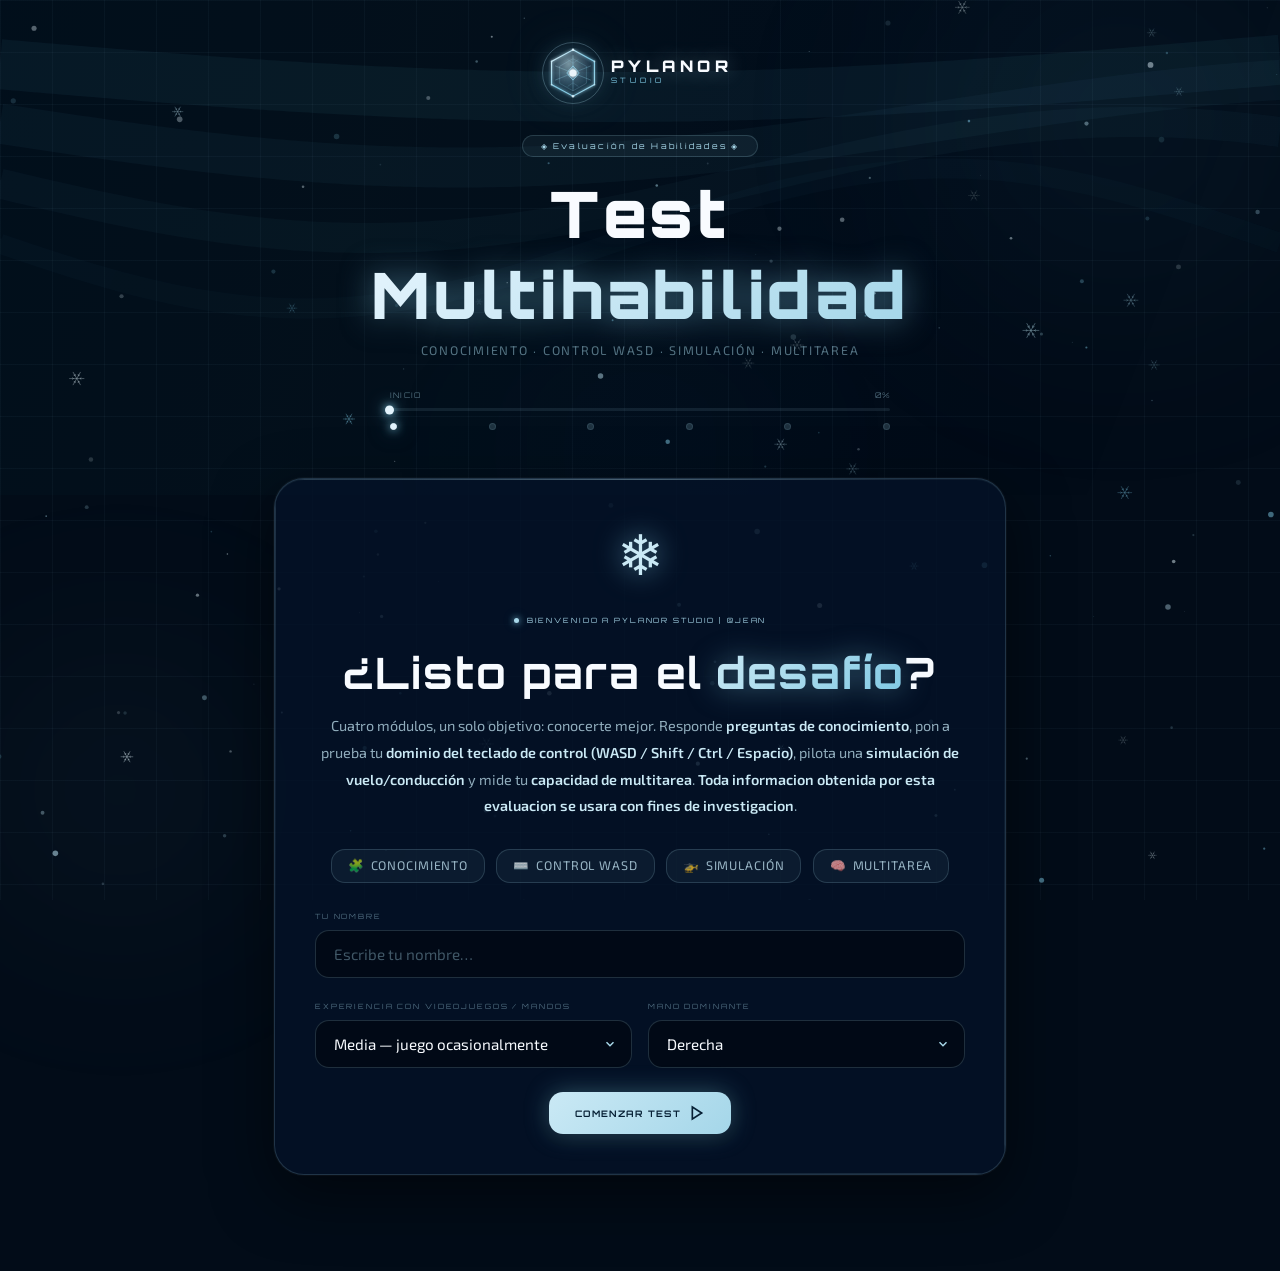
==== commit 7b277e16: "Rename inde.html to index.html" ====
--- a/index.html
+++ b/index.html
@@ -77,7 +77,7 @@
     <div class="header-title">
       <span class="header-eyebrow">◈ Evaluación de Habilidades ◈</span>
       <h1 class="page-title">Test <span>Multihabilidad</span></h1>
-      <p class="page-subtitle">Conocimiento · Control WASD · Multitarea</p>
+      <p class="page-subtitle">Conocimiento · Control WASD · Simulación · Multitarea</p>
     </div>
 
     <!-- barra de progreso -->
@@ -95,6 +95,7 @@
         <div class="pdot" id="dot2"></div>
         <div class="pdot" id="dot3"></div>
         <div class="pdot" id="dot4"></div>
+        <div class="pdot" id="dot5"></div>
       </div>
     </div>
 
@@ -108,15 +109,17 @@
       <div class="tag"><span class="tag-dot"></span>BIENVENIDO A PYLANOR STUDIO | @Jean</div>
       <h2 class="card-title">¿Listo para el <em>desafío</em>?</h2>
       <p class="card-desc">
-        Tres módulos, un solo objetivo: conocerte mejor. Responde
+        Cuatro módulos, un solo objetivo: conocerte mejor. Responde
         <strong>preguntas de conocimiento</strong>, pon a prueba tu
-        <strong>dominio del teclado de control (WASD / Shift / Ctrl / Espacio)</strong> y mide tu
+        <strong>dominio del teclado de control (WASD / Shift / Ctrl / Espacio)</strong>, pilota una
+        <strong>simulación de vuelo/conducción</strong> y mide tu
         <strong>capacidad de multitarea</strong>.
         <strong>Toda informacion obtenida por esta evaluacion se usara con fines de investigacion</strong>.
       </p>
       <div class="pills-row">
         <div class="pill"><span>🧩</span> Conocimiento</div>
         <div class="pill"><span>⌨️</span> Control WASD</div>
+        <div class="pill"><span>🚁</span> Simulación</div>
         <div class="pill"><span>🧠</span> Multitarea</div>
       </div>
 
@@ -310,8 +313,74 @@
     </div>
   </section>
 
-  <!-- ══════ PASO 3 — MULTITAREA ══════ -->
+  <!-- ══════ PASO 3 — SIMULACIÓN DE PILOTAJE ══════ -->
   <section class="step" id="step3">
+    <div class="card">
+      <div class="card-glow-border"></div>
+      <div class="tag"><span class="tag-dot"></span>SIMULACIÓN DE PILOTAJE</div>
+      <p class="section-intro">
+        Ahora aplica lo entrenado en una situación práctica: pilota la nave con
+        <strong>W A S D</strong> (mover/girar), <strong>Shift</strong> (turbo), <strong>Ctrl</strong> (freno)
+        y <strong>Espacio</strong> (impulso rápido). Atraviesa la mayor cantidad de
+        <strong>checkpoints</strong> ⊙ posibles evitando los <strong>obstáculos</strong> ⬢ en 25 segundos.
+      </p>
+
+      <div class="sim-stats-row">
+        <div class="sim-stat">
+          <div class="sim-stat-number" id="simTimer">25</div>
+          <div class="sim-stat-label">Segundos</div>
+        </div>
+        <div class="sim-stat-sep"></div>
+        <div class="sim-stat">
+          <div class="sim-stat-number green" id="simCheckpoints">0</div>
+          <div class="sim-stat-label">Checkpoints</div>
+        </div>
+        <div class="sim-stat-sep"></div>
+        <div class="sim-stat">
+          <div class="sim-stat-number red" id="simCollisions">0</div>
+          <div class="sim-stat-label">Colisiones</div>
+        </div>
+        <div class="sim-stat-sep"></div>
+        <div class="sim-stat">
+          <div class="sim-stat-number" id="simDashState">✅</div>
+          <div class="sim-stat-label">Impulso</div>
+        </div>
+      </div>
+
+      <div class="sim-canvas-wrap">
+        <canvas id="simCanvas" width="560" height="320"></canvas>
+        <div class="sim-countdown hidden" id="simCountdown">3</div>
+        <div class="sim-overlay hidden" id="simEndOverlay">
+          <div class="sim-overlay-title">✅ SIMULACIÓN COMPLETADA</div>
+          <div class="sim-overlay-score" id="simOverlayScore">—</div>
+        </div>
+      </div>
+
+      <!-- HUD de controles activos -->
+      <div class="hud-panel" id="simHudPanel">
+        <div class="hud-icon" data-simhud="a" title="Girar izquierda">⬅</div>
+        <div class="hud-icon" data-simhud="w" title="Acelerar">⬆</div>
+        <div class="hud-icon" data-simhud="s" title="Frenar/Reversa">⬇</div>
+        <div class="hud-icon" data-simhud="d" title="Girar derecha">➡</div>
+        <div class="hud-sep"></div>
+        <div class="hud-icon" data-simhud="shift" title="Turbo">⚡</div>
+        <div class="hud-icon" data-simhud="ctrl" title="Freno">🔻</div>
+        <div class="hud-icon" data-simhud="space" title="Impulso">🚀</div>
+      </div>
+
+      <div id="simDone" class="hidden">
+        <div class="btn-row">
+          <button class="btn btn-primary" onclick="goStep(4)">
+            Siguiente
+            <svg width="15" height="15" viewBox="0 0 24 24" fill="none" stroke="currentColor" stroke-width="2.5"><path d="M5 12h14M12 5l7 7-7 7"/></svg>
+          </button>
+        </div>
+      </div>
+    </div>
+  </section>
+
+  <!-- ══════ PASO 4 — MULTITAREA ══════ -->
+  <section class="step" id="step4">
     <div class="card">
       <div class="card-glow-border"></div>
       <div class="tag"><span class="tag-dot"></span>TEST DE MULTITAREA</div>
@@ -344,8 +413,8 @@
     </div>
   </section>
 
-  <!-- ══════ PASO 4 — RESULTADOS ══════ -->
-  <section class="step" id="step4">
+  <!-- ══════ PASO 5 — RESULTADOS ══════ -->
+  <section class="step" id="step5">
     <div class="card card-center">
       <div class="card-glow-border"></div>
 
--- a/quiz.css
+++ b/quiz.css
@@ -797,6 +797,64 @@
 }
 
 /* ════════════════════════════════════════════
+   MÓDULO SIMULACIÓN DE PILOTAJE
+════════════════════════════════════════════ */
+.sim-stats-row {
+  display: flex; align-items: center; justify-content: center; gap: 1.3rem;
+  flex-wrap: wrap; margin-bottom: 1.1rem;
+}
+.sim-stat { text-align: center; }
+.sim-stat-number {
+  font-family: var(--font-title); font-size: 1.7rem; font-weight: 700; line-height: 1;
+  color: var(--ice-2); text-shadow: 0 0 12px rgba(126,200,227,0.35);
+}
+.sim-stat-number.green { color: var(--green); text-shadow: 0 0 12px rgba(93,219,166,0.4); }
+.sim-stat-number.red   { color: var(--red);   text-shadow: 0 0 12px rgba(240,120,120,0.4); }
+.sim-stat-label {
+  font-family: var(--font-title); font-size: 0.36rem;
+  letter-spacing: 0.14em; color: rgba(168,216,234,0.45);
+  text-transform: uppercase; margin-top: 4px;
+}
+.sim-stat-sep { width: 1px; height: 36px; background: var(--border); }
+
+.sim-canvas-wrap {
+  position: relative; width: 100%; margin-bottom: 1.1rem;
+  border-radius: var(--radius-lg); overflow: hidden;
+  border: 1px solid var(--border);
+  background: radial-gradient(circle at 30% 20%, rgba(30,60,100,0.35), rgba(2,8,18,0.95));
+}
+#simCanvas { display: block; width: 100%; height: auto; cursor: crosshair; touch-action: none; }
+
+.sim-countdown {
+  position: absolute; inset: 0; display: flex; align-items: center; justify-content: center;
+  font-family: var(--font-title); font-weight: 900; font-size: 4rem;
+  color: var(--snow); text-shadow: 0 0 30px rgba(168,216,234,0.7);
+  background: rgba(2,8,18,0.55);
+  animation: countdownPulse 1s ease-in-out infinite;
+}
+@keyframes countdownPulse { 0%,100%{transform:scale(1);opacity:0.85;} 50%{transform:scale(1.15);opacity:1;} }
+
+.sim-overlay {
+  position: absolute; inset: 0; display: flex; flex-direction: column; align-items: center; justify-content: center;
+  gap: 0.6rem; background: rgba(2,8,18,0.78); backdrop-filter: blur(2px);
+  animation: fadeIn 0.4s ease;
+}
+.sim-overlay-title {
+  font-family: var(--font-title); font-weight: 700; font-size: 0.85rem;
+  letter-spacing: 0.1em; color: var(--green);
+}
+.sim-overlay-score {
+  font-family: var(--font-title); font-weight: 900; font-size: 2.4rem;
+  color: var(--snow); text-shadow: 0 0 20px rgba(200,240,255,0.5);
+}
+@keyframes fadeIn { from{opacity:0;} to{opacity:1;} }
+
+@media (max-width: 480px) {
+  .sim-stats-row { gap: 0.8rem; }
+  .sim-stat-number { font-size: 1.3rem; }
+}
+
+/* ════════════════════════════════════════════
    MÓDULO MULTITAREA
 ════════════════════════════════════════════ */
 .multi-panel {
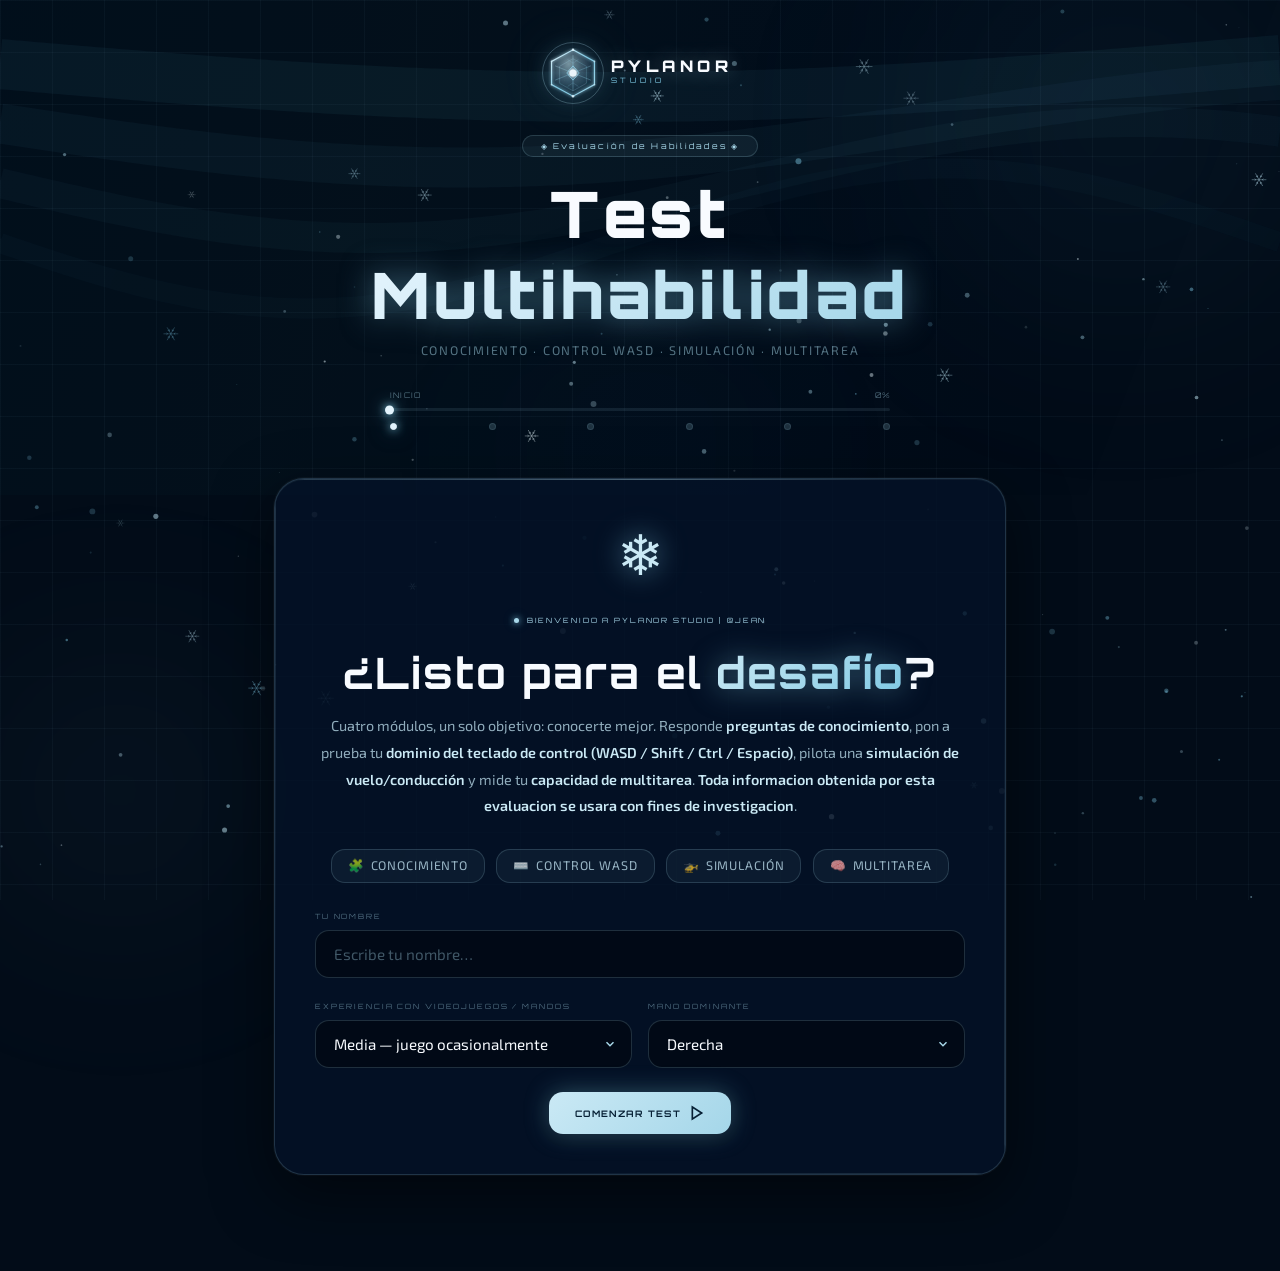
==== commit 987b1432: "Rename index-6.html to index.html" ====
--- a/index.html
+++ b/index.html
@@ -199,6 +199,15 @@
         de un vehículo, dron o robot (ej. avanzar + turbo). Tienes <strong>30 segundos</strong>.
       </p>
 
+      <div class="start-gate" id="keyStartGate">
+        <div class="start-gate-icon">⌨️</div>
+        <p class="start-gate-text">Tómate el tiempo que necesites para leer las instrucciones. El cronómetro de 30 segundos empieza recién cuando presiones el botón.</p>
+        <button class="btn btn-primary" onclick="startKeyRun()">
+          <svg width="15" height="15" viewBox="0 0 24 24" fill="none" stroke="currentColor" stroke-width="2.5"><polygon points="5 3 19 12 5 21 5 3"/></svg>
+          Comenzar prueba
+        </button>
+      </div>
+
       <div class="timer-stats-row">
         <!-- timer circular -->
         <div class="timer-wrap">
@@ -349,6 +358,14 @@
 
       <div class="sim-canvas-wrap">
         <canvas id="simCanvas" width="560" height="320"></canvas>
+        <div class="sim-overlay hidden" id="simStartGate">
+          <div class="sim-overlay-title">🚀 LISTO PARA PILOTAR</div>
+          <p class="sim-overlay-text">Estudia el mapa: nave, checkpoint ⊙ y obstáculos ⬢. El cronómetro de 25s comienza tras la cuenta regresiva.</p>
+          <button class="btn btn-primary" onclick="beginSimCountdown()">
+            <svg width="15" height="15" viewBox="0 0 24 24" fill="none" stroke="currentColor" stroke-width="2.5"><polygon points="5 3 19 12 5 21 5 3"/></svg>
+            Comenzar simulación
+          </button>
+        </div>
         <div class="sim-countdown hidden" id="simCountdown">3</div>
         <div class="sim-overlay hidden" id="simEndOverlay">
           <div class="sim-overlay-title">✅ SIMULACIÓN COMPLETADA</div>
--- a/quiz.css
+++ b/quiz.css
@@ -847,7 +847,24 @@
   font-family: var(--font-title); font-weight: 900; font-size: 2.4rem;
   color: var(--snow); text-shadow: 0 0 20px rgba(200,240,255,0.5);
 }
+.sim-overlay-text {
+  color: rgba(200,234,248,0.68); font-size: 0.8rem; line-height: 1.6;
+  max-width: 320px; text-align: center; padding: 0 1rem; margin-bottom: 0.3rem;
+}
 @keyframes fadeIn { from{opacity:0;} to{opacity:1;} }
+
+/* puerta de inicio (módulo 2 — Control WASD) */
+.start-gate {
+  text-align: center; padding: 1.6rem 1.3rem; margin-bottom: 1.3rem;
+  background: rgba(2,10,22,0.55);
+  border: 1px solid var(--border); border-radius: var(--radius-lg);
+  display: flex; flex-direction: column; align-items: center; gap: 0.8rem;
+}
+.start-gate-icon { font-size: 2.1rem; }
+.start-gate-text {
+  color: rgba(200,234,248,0.68); font-size: 0.85rem; line-height: 1.7;
+  max-width: 380px;
+}
 
 @media (max-width: 480px) {
   .sim-stats-row { gap: 0.8rem; }
